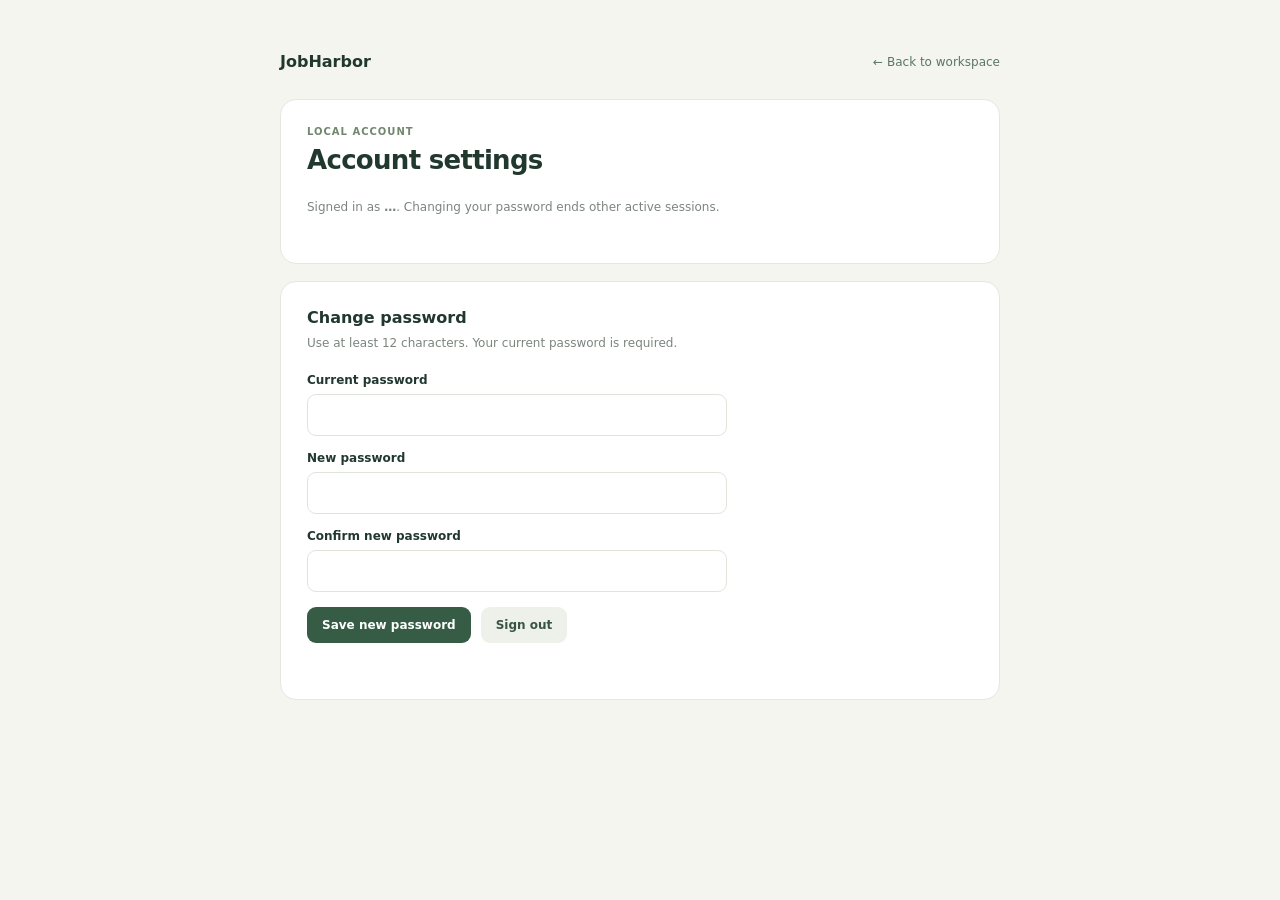
==== backend/app/static/account.html @ cfc3512d "Build JobHarbor local job search and profile security" ====
<!doctype html>
<html lang="en">
<head>
  <meta charset="utf-8">
  <meta name="viewport" content="width=device-width, initial-scale=1">
  <title>Account — JobHarbor</title>
  <style>
    :root{font-family:Inter,ui-sans-serif,system-ui,-apple-system,"Segoe UI",sans-serif;color:#21382f;background:#f4f5ef}*{box-sizing:border-box}body{margin:0;min-height:100vh;padding:24px}.shell{max-width:720px;margin:28px auto}.top{display:flex;align-items:center;justify-content:space-between;margin-bottom:28px}.brand{font-size:16px;font-weight:750}.back{color:#597763;text-decoration:none;font-size:12px}.panel{background:white;border:1px solid #e4e8df;border-radius:16px;padding:26px;margin-bottom:17px}.eyebrow{font-size:10px;text-transform:uppercase;letter-spacing:1px;color:#71876e;font-weight:700}h1{font-size:26px;letter-spacing:-.7px;margin:8px 0 23px}h2{font-size:16px;margin:0 0 7px}.sub{font-size:12px;color:#7b857e;line-height:1.6;margin:0 0 20px}.field{display:grid;gap:7px;margin:15px 0}.field label{font-size:12px;font-weight:650}.field input{font:inherit;font-size:14px;padding:12px;border:1px solid #dfe5dc;border-radius:9px;max-width:420px}.button{border:0;background:#365c45;color:white;border-radius:9px;padding:11px 15px;font:inherit;font-size:12px;font-weight:650;cursor:pointer}.button.secondary{background:#edf1ea;color:#385444}.row{display:flex;gap:10px;flex-wrap:wrap;align-items:center}.status{font-size:12px;color:#9a4339;min-height:18px;margin:12px 0 0}.status.ok{color:#426c4c}.note{font-size:11px;color:#818c83;margin-top:10px}
  </style>
</head>
<body>
  <main class="shell">
    <header class="top"><div class="brand">JobHarbor</div><a class="back" href="/">← Back to workspace</a></header>
    <section class="panel"><div class="eyebrow">Local account</div><h1>Account settings</h1><p class="sub">Signed in as <strong id="username">…</strong>. Changing your password ends other active sessions.</p></section>
    <section class="panel">
      <h2>Change password</h2><p class="sub">Use at least 12 characters. Your current password is required.</p>
      <form id="password-form">
        <div class="field"><label for="current-password">Current password</label><input id="current-password" type="password" autocomplete="current-password" required maxlength="256"></div>
        <div class="field"><label for="new-password">New password</label><input id="new-password" type="password" autocomplete="new-password" minlength="12" required maxlength="256"></div>
        <div class="field"><label for="confirm-password">Confirm new password</label><input id="confirm-password" type="password" autocomplete="new-password" minlength="12" required maxlength="256"></div>
        <div class="row"><button class="button" type="submit">Save new password</button><button class="button secondary" id="logout" type="button">Sign out</button></div>
        <div id="status" class="status" role="status"></div>
      </form>
    </section>
  </main>
  <script>
    const $=s=>document.querySelector(s), status=$('#status');
    fetch('/auth/status').then(r=>r.json()).then(data=>{if(!data.authenticated)location.replace('/login');else $('#username').textContent=data.username});
    $('#password-form').addEventListener('submit',async e=>{e.preventDefault();status.className='status';if($('#new-password').value!==$('#confirm-password').value){status.textContent='The new passwords do not match.';return}try{const r=await fetch('/auth/password',{method:'POST',headers:{'Content-Type':'application/json'},body:JSON.stringify({current_password:$('#current-password').value,new_password:$('#new-password').value})});const body=await r.json();if(!r.ok)throw Error(body.detail||'Could not change password.');status.textContent='Password changed. Other active sessions have been signed out.';status.className='status ok';e.target.reset()}catch(error){status.textContent=error.message}});
    $('#logout').addEventListener('click',async()=>{await fetch('/auth/logout',{method:'POST'});location.assign('/login')});
  </script>
</body>
</html>
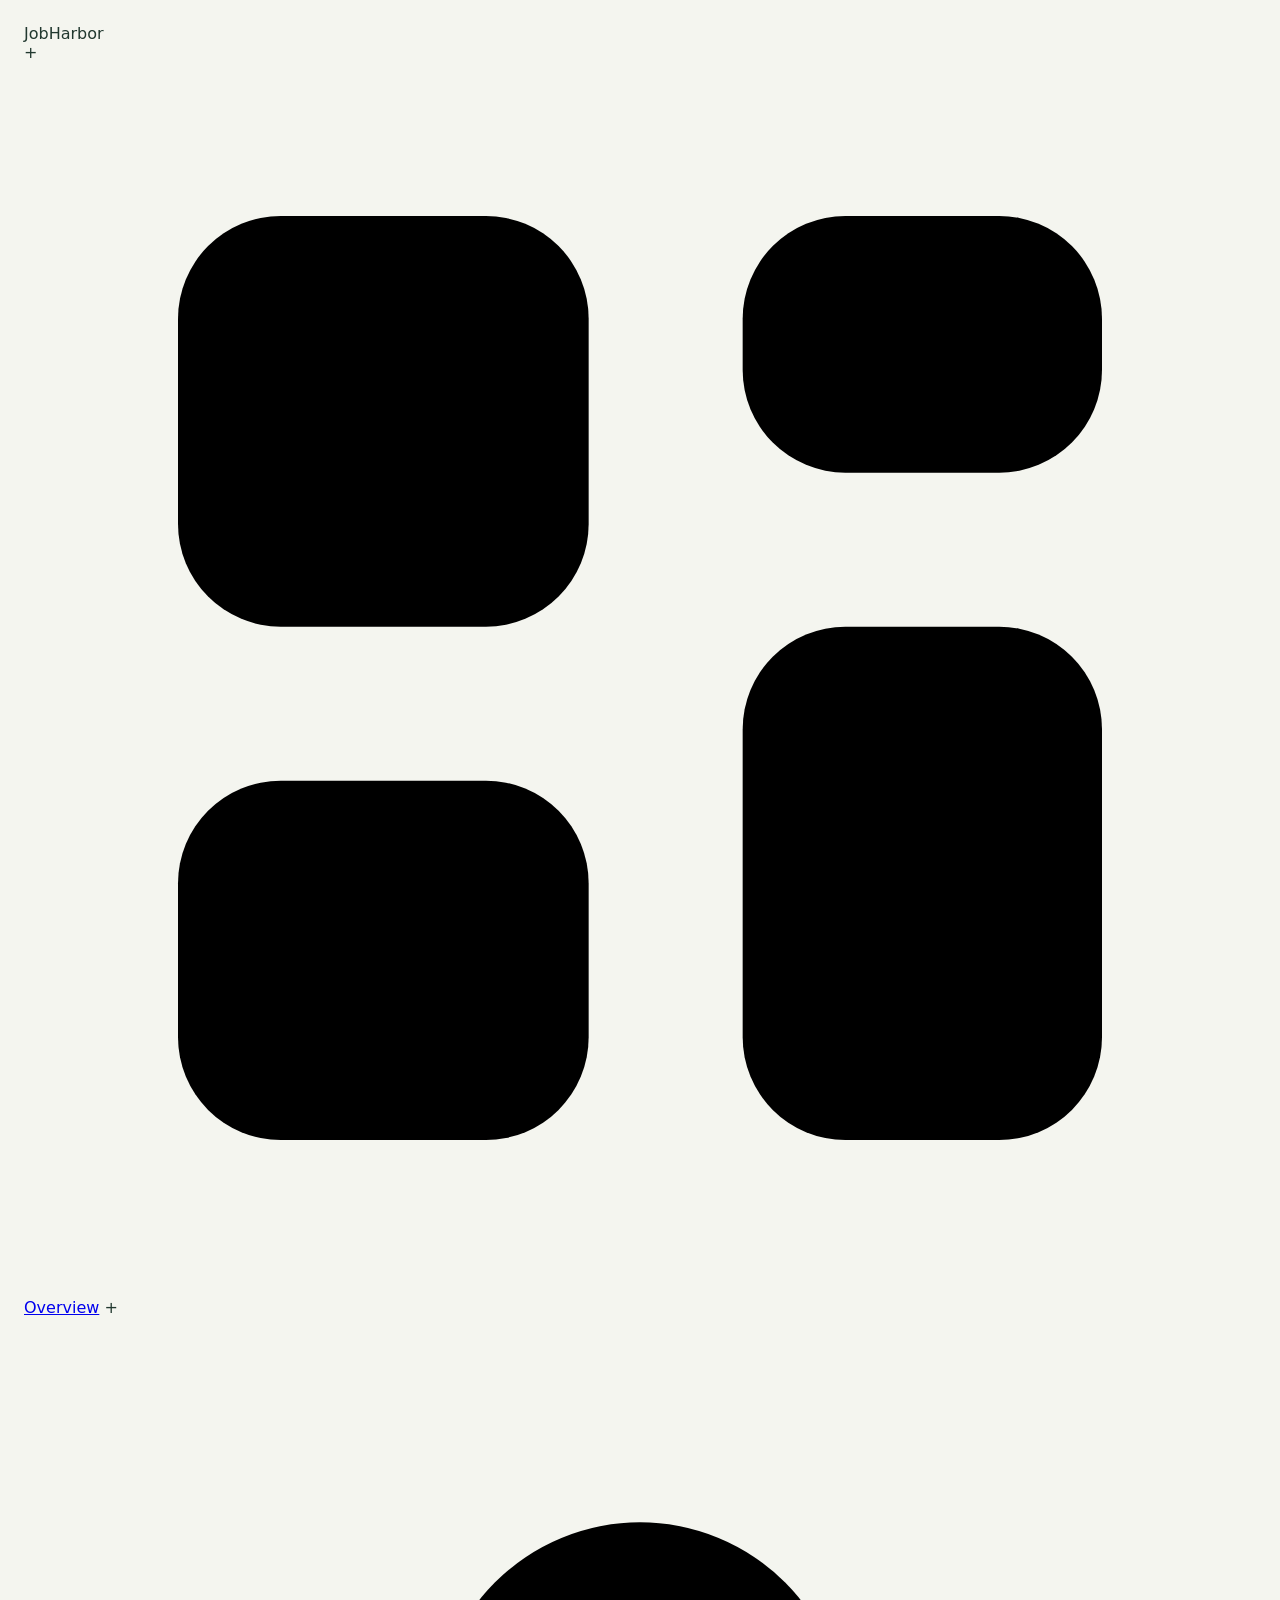
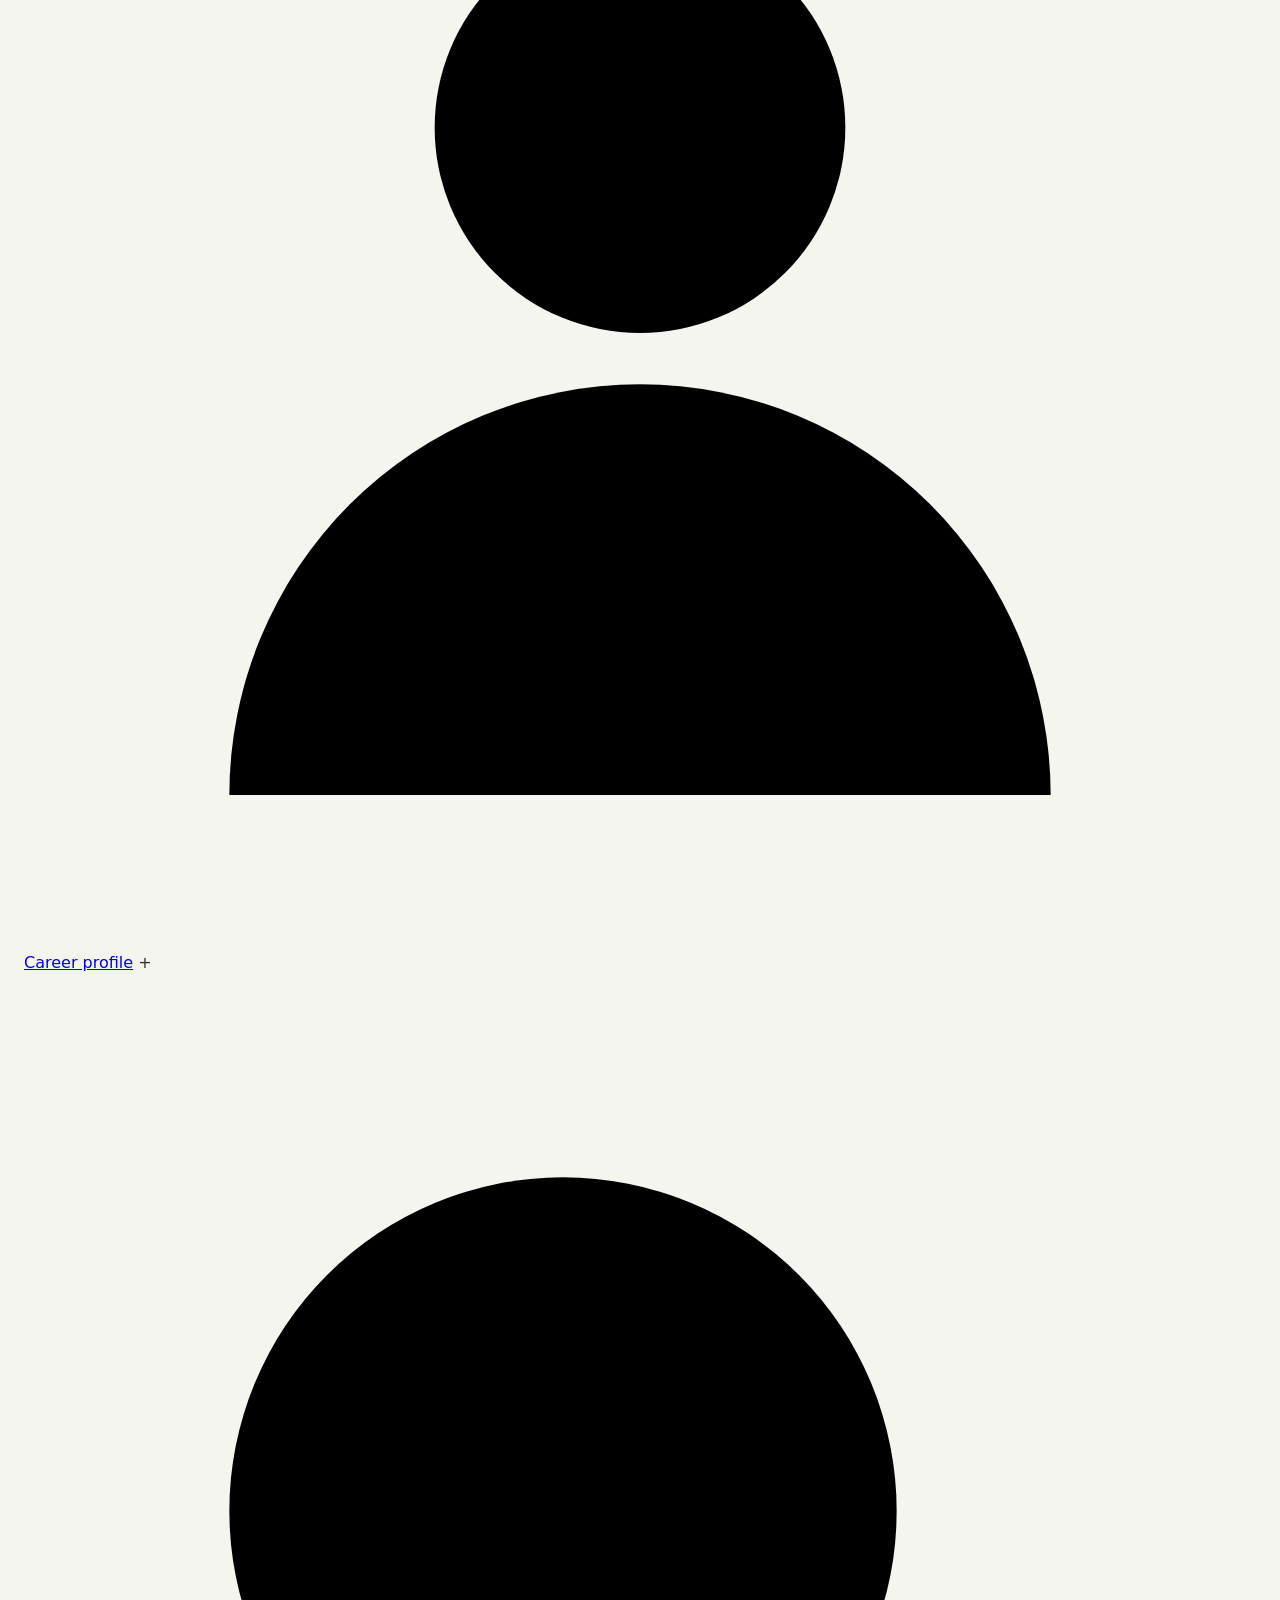
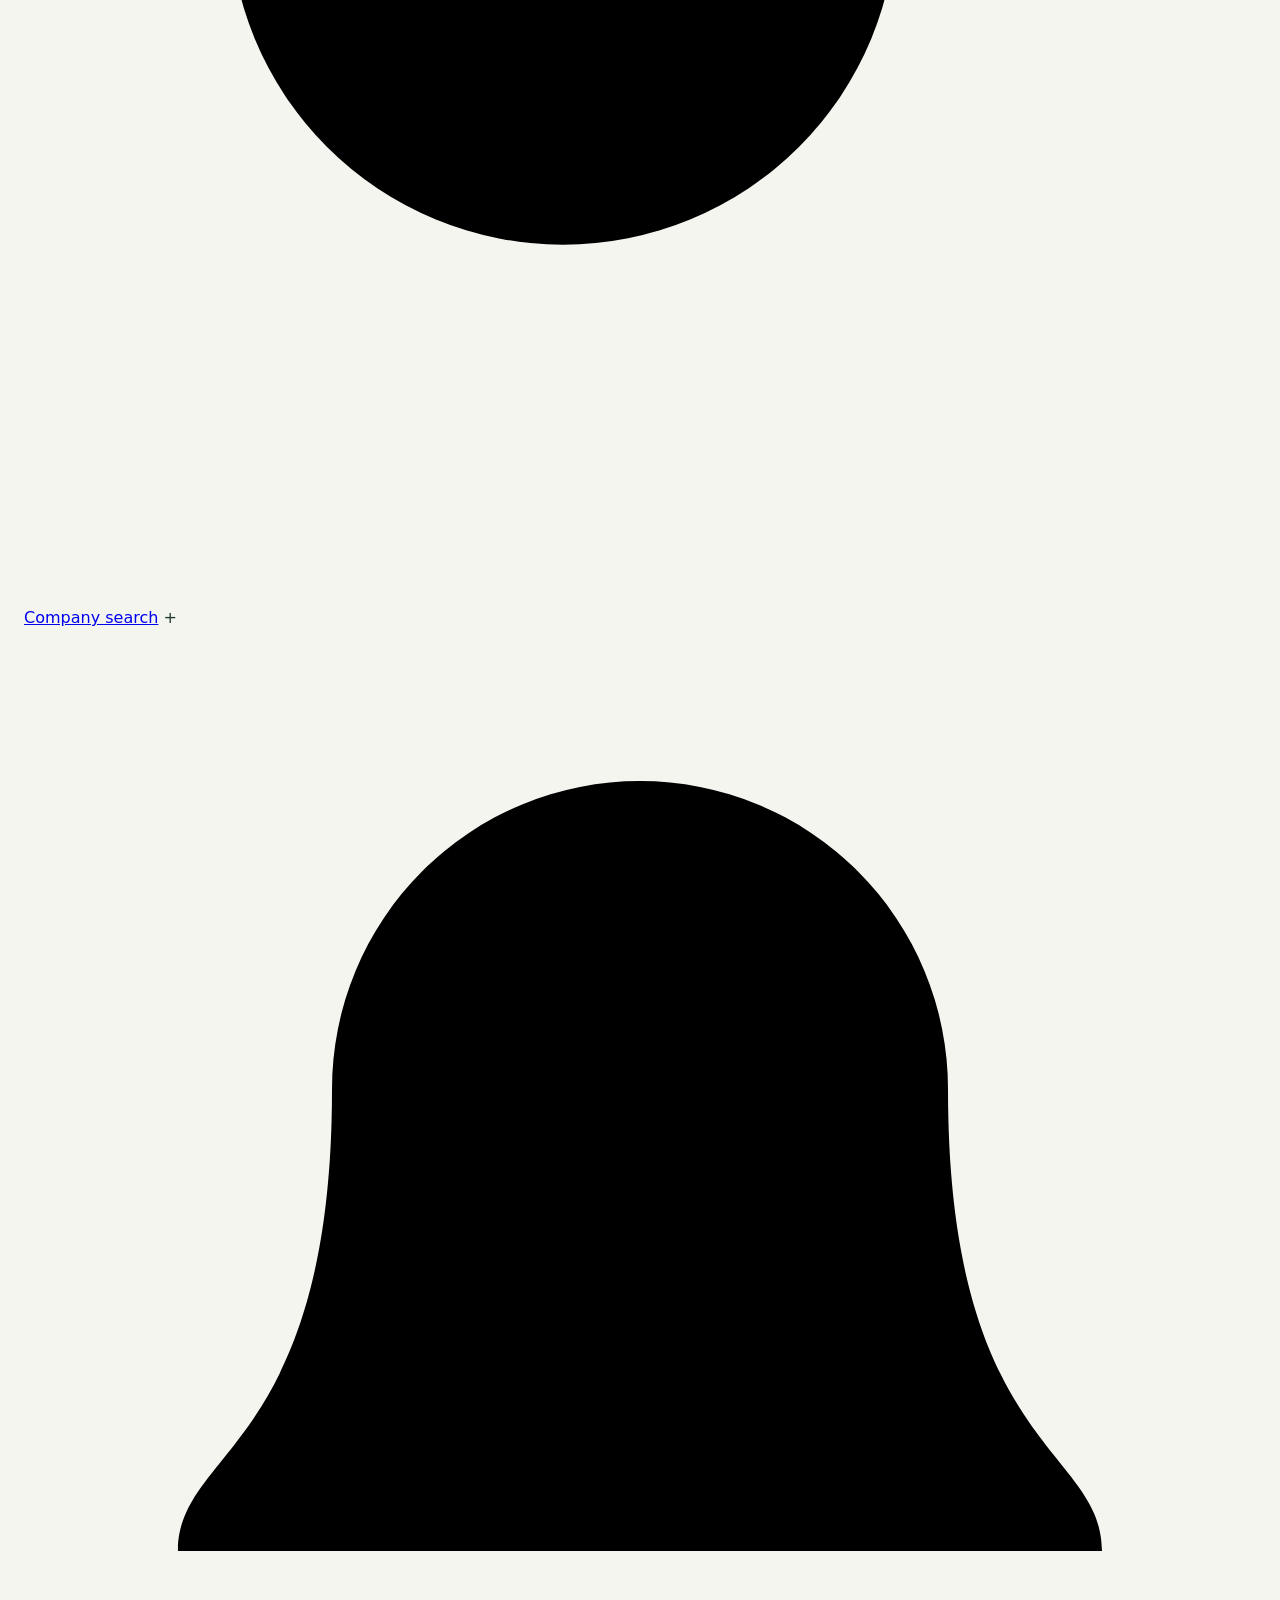
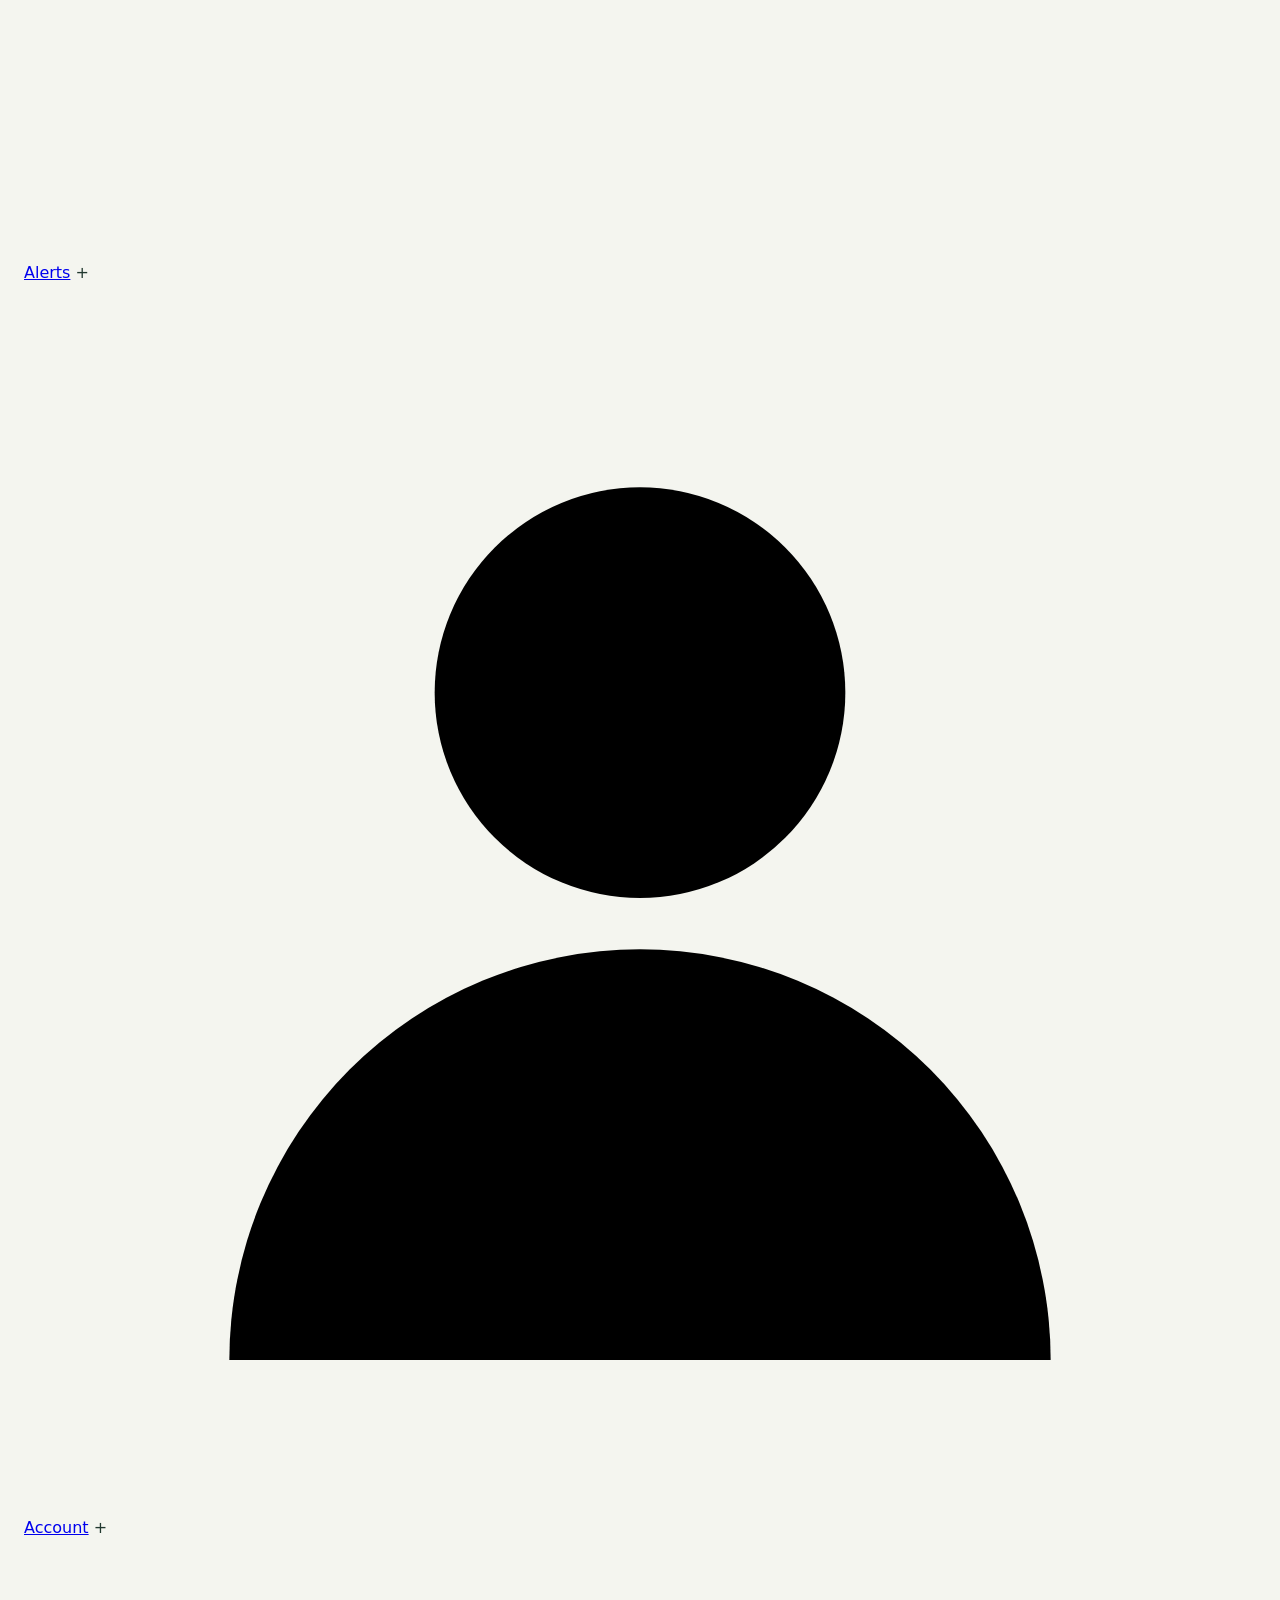
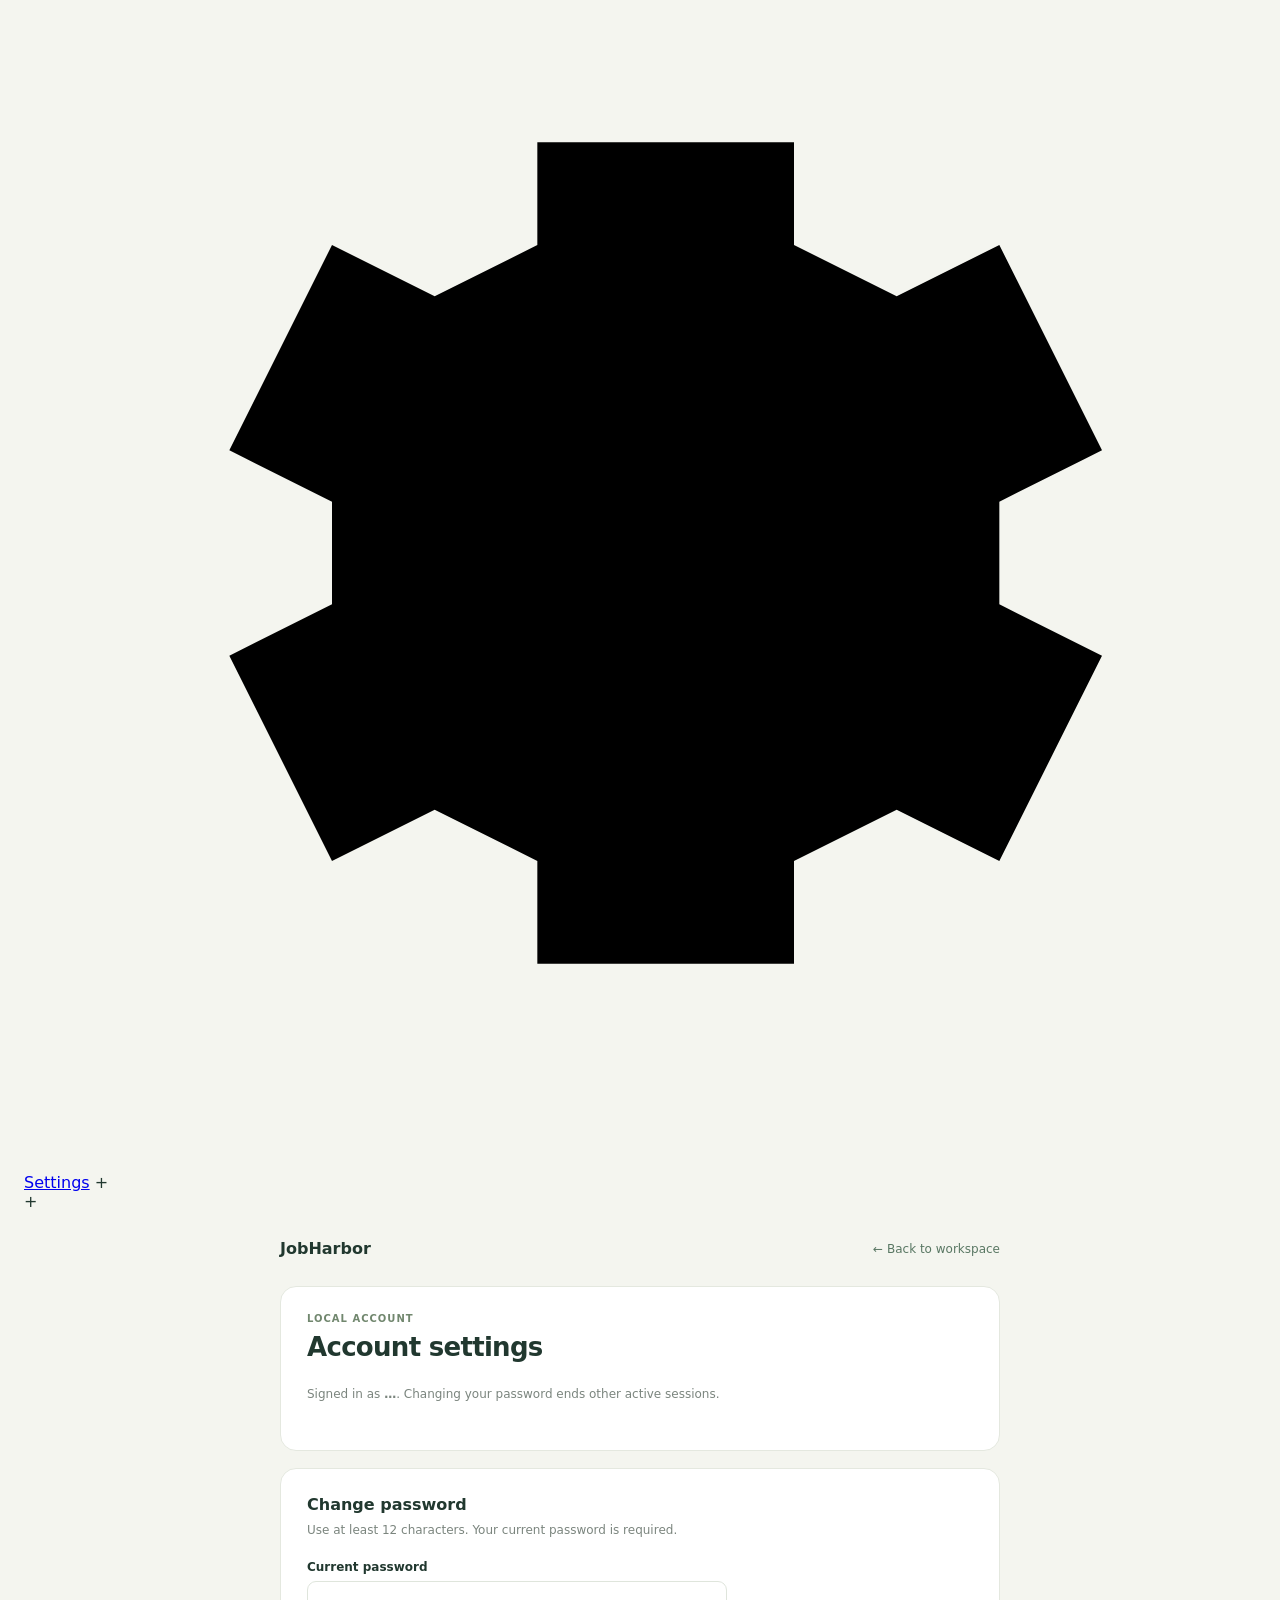
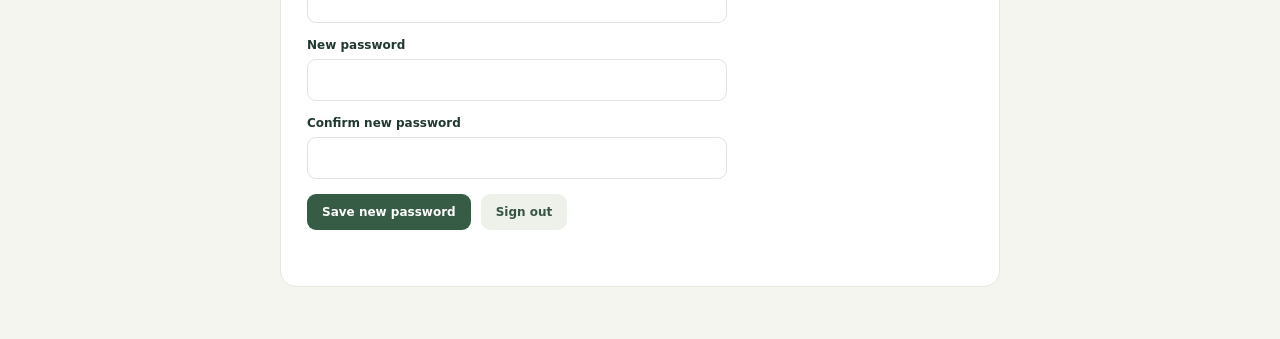
==== commit a7c16cae: "Add job alerts, push notifications, and settings" ====
--- a/backend/app/static/account.html
+++ b/backend/app/static/account.html
@@ -3,12 +3,24 @@
 <head>
   <meta charset="utf-8">
   <meta name="viewport" content="width=device-width, initial-scale=1">
+  <meta name="theme-color" content="#450084">
   <title>Account — JobHarbor</title>
   <style>
     :root{font-family:Inter,ui-sans-serif,system-ui,-apple-system,"Segoe UI",sans-serif;color:#21382f;background:#f4f5ef}*{box-sizing:border-box}body{margin:0;min-height:100vh;padding:24px}.shell{max-width:720px;margin:28px auto}.top{display:flex;align-items:center;justify-content:space-between;margin-bottom:28px}.brand{font-size:16px;font-weight:750}.back{color:#597763;text-decoration:none;font-size:12px}.panel{background:white;border:1px solid #e4e8df;border-radius:16px;padding:26px;margin-bottom:17px}.eyebrow{font-size:10px;text-transform:uppercase;letter-spacing:1px;color:#71876e;font-weight:700}h1{font-size:26px;letter-spacing:-.7px;margin:8px 0 23px}h2{font-size:16px;margin:0 0 7px}.sub{font-size:12px;color:#7b857e;line-height:1.6;margin:0 0 20px}.field{display:grid;gap:7px;margin:15px 0}.field label{font-size:12px;font-weight:650}.field input{font:inherit;font-size:14px;padding:12px;border:1px solid #dfe5dc;border-radius:9px;max-width:420px}.button{border:0;background:#365c45;color:white;border-radius:9px;padding:11px 15px;font:inherit;font-size:12px;font-weight:650;cursor:pointer}.button.secondary{background:#edf1ea;color:#385444}.row{display:flex;gap:10px;flex-wrap:wrap;align-items:center}.status{font-size:12px;color:#9a4339;min-height:18px;margin:12px 0 0}.status.ok{color:#426c4c}.note{font-size:11px;color:#818c83;margin-top:10px}
   </style>
+  <script src="/assets/theme.js"></script>
+  <link rel="stylesheet" href="/assets/theme.css">
 </head>
-<body>
+<body class="with-app-sidebar">
+  <aside class="app-sidebar" aria-label="Main navigation"><div class="app-brand">JobHarbor</div><nav>
++    <a href="/"><svg viewBox="0 0 24 24"><rect x="3" y="3" width="8" height="8" rx="2"/><rect x="14" y="3" width="7" height="5" rx="2"/><rect x="14" y="11" width="7" height="10" rx="2"/><rect x="3" y="14" width="8" height="7" rx="2"/></svg>Overview</a>
++    <a href="/assets/profile.html"><svg viewBox="0 0 24 24"><circle cx="12" cy="8" r="4"/><path d="M4 21a8 8 0 0 1 16 0"/></svg>Career profile</a>
++    <a href="/assets/scanner.html"><svg viewBox="0 0 24 24"><circle cx="10.5" cy="10.5" r="6.5"/><path d="m15.5 15.5 5 5"/></svg>Company search</a>
++    <a href="/notifications"><svg viewBox="0 0 24 24"><path d="M18 9a6 6 0 0 0-12 0c0 7-3 7-3 9h18c0-2-3-2-3-9M10 21h4"/></svg>Alerts</a>
++    <a href="/account"><svg viewBox="0 0 24 24"><circle cx="12" cy="8" r="4"/><path d="M4 21a8 8 0 0 1 16 0"/></svg>Account</a>
++    <a href="/settings"><svg viewBox="0 0 24 24"><circle cx="12" cy="12" r="3"/><path d="m19 13 2 1-2 4-2-1-2 1v2h-5v-2l-2-1-2 1-2-4 2-1v-2l-2-1 2-4 2 1 2-1V4h5v2l2 1 2-1 2 4-2 1z"/></svg>Settings</a>
++  </nav></aside>
++
   <main class="shell">
     <header class="top"><div class="brand">JobHarbor</div><a class="back" href="/">← Back to workspace</a></header>
     <section class="panel"><div class="eyebrow">Local account</div><h1>Account settings</h1><p class="sub">Signed in as <strong id="username">…</strong>. Changing your password ends other active sessions.</p></section>
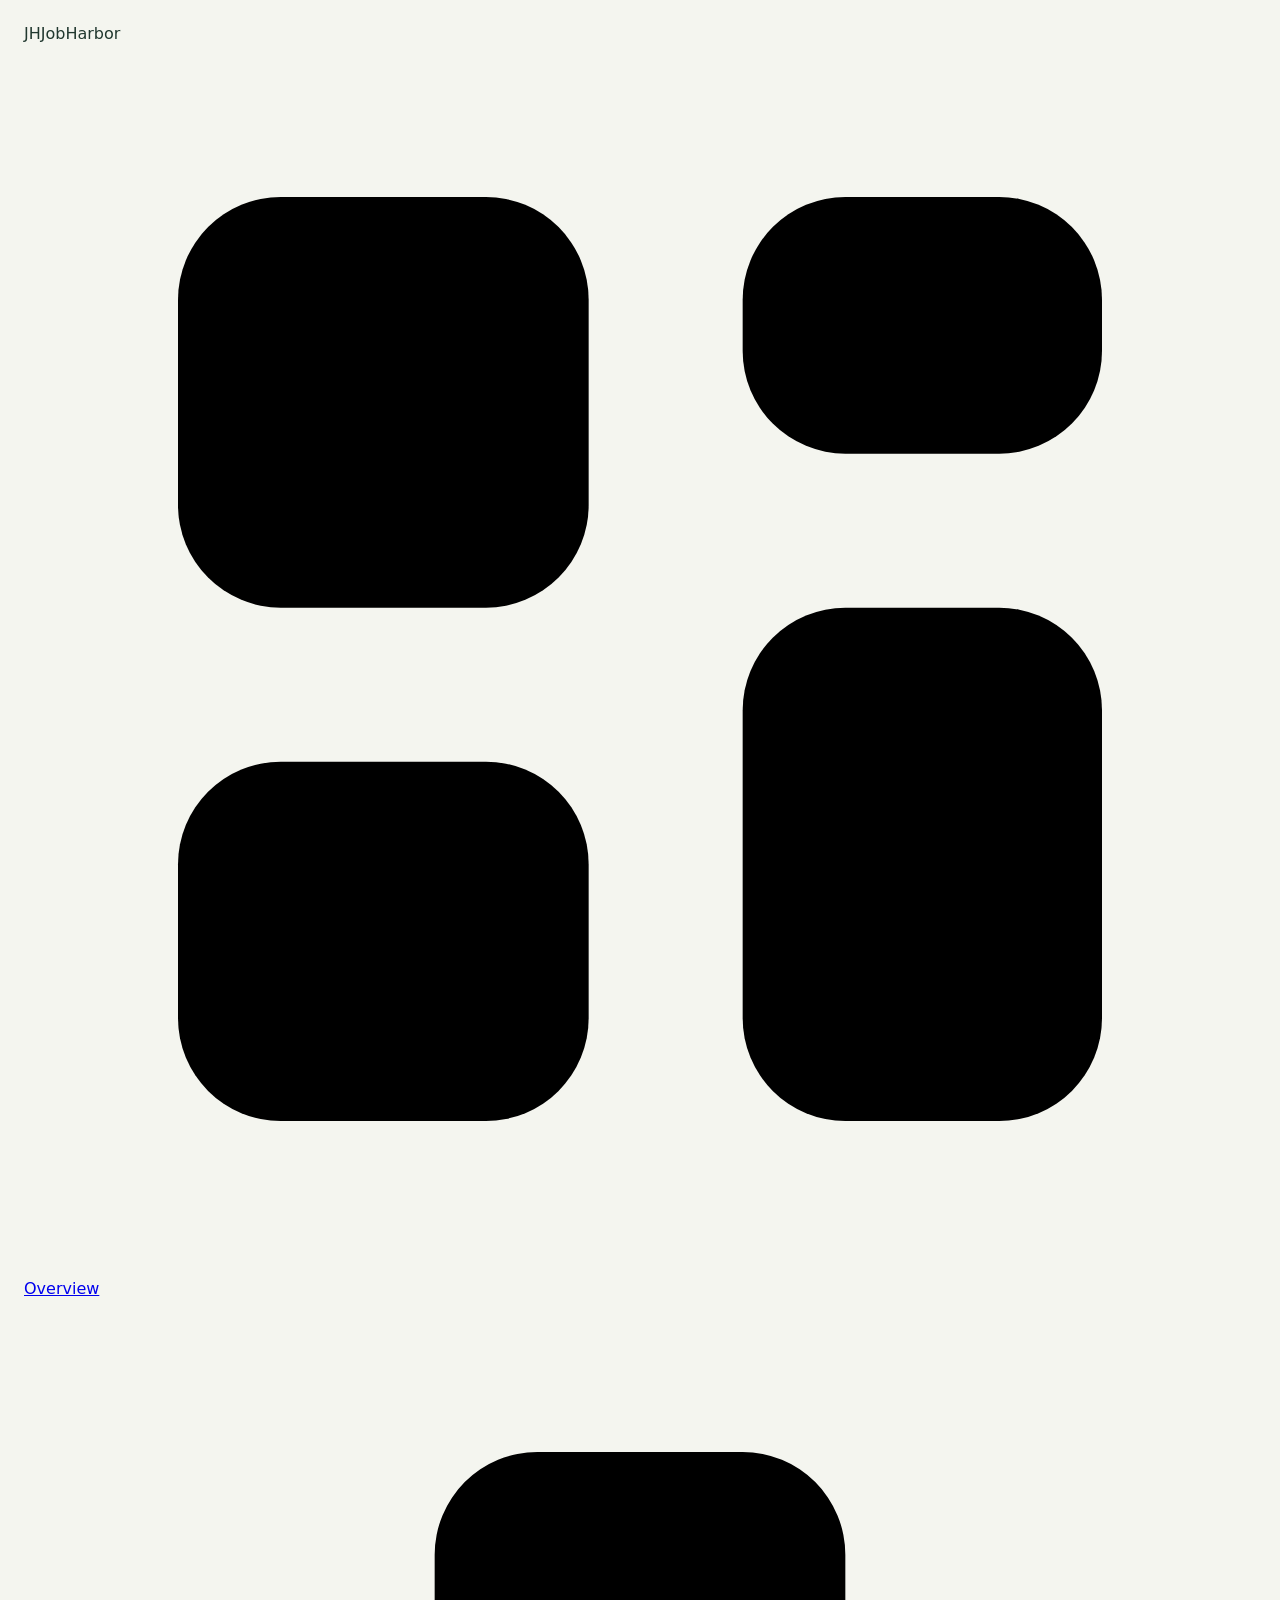
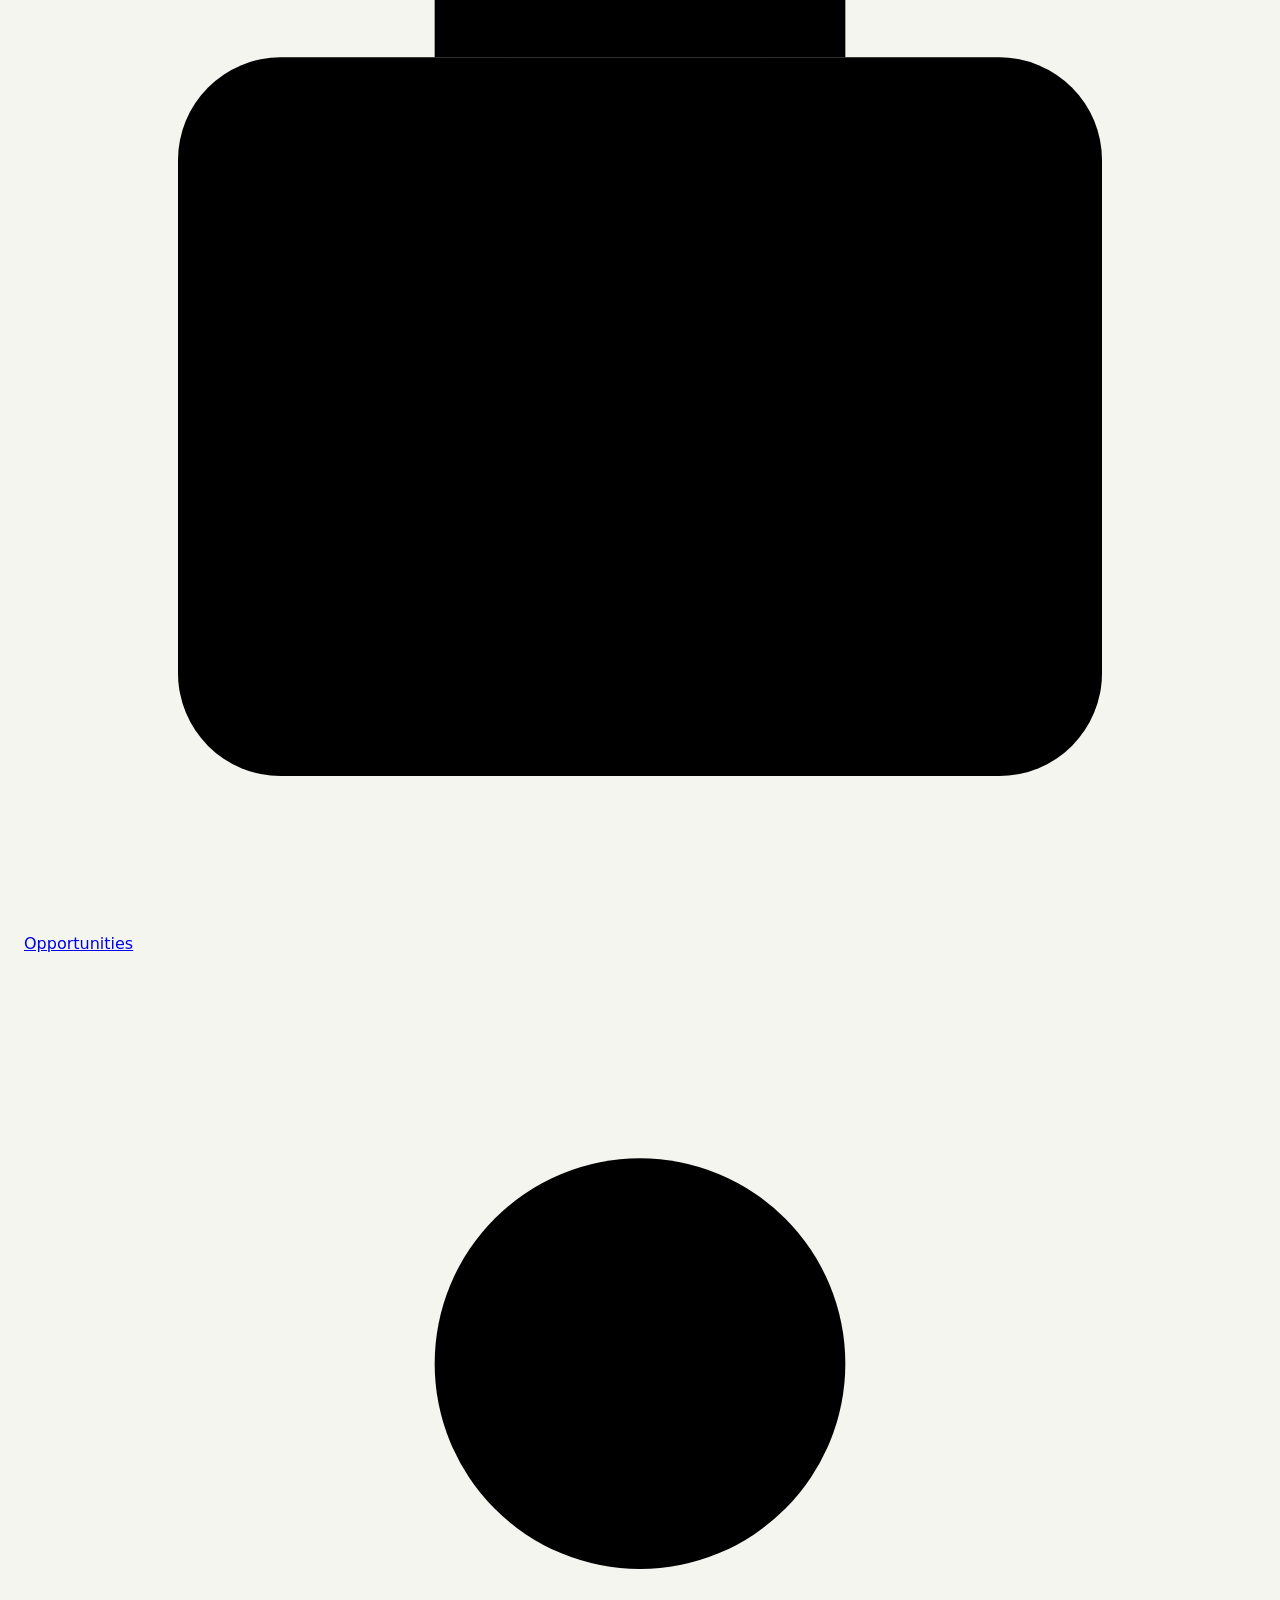
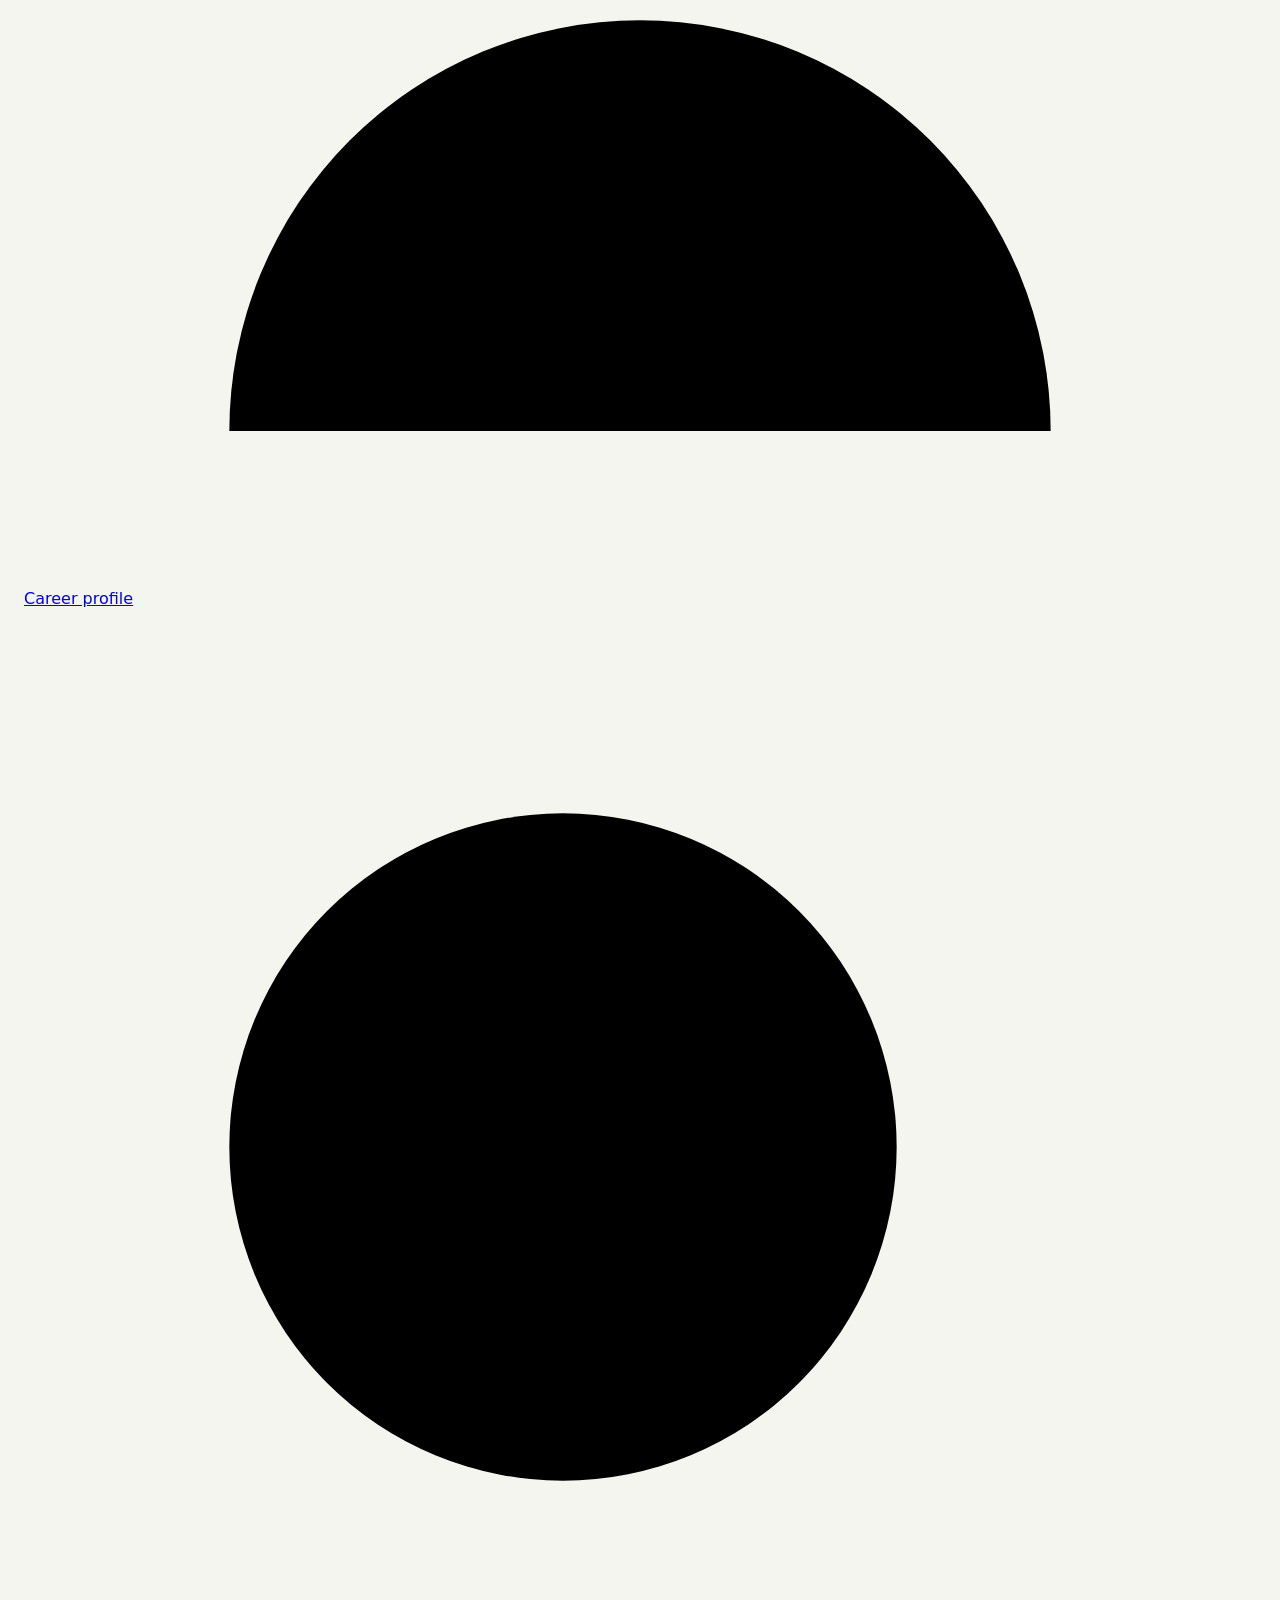
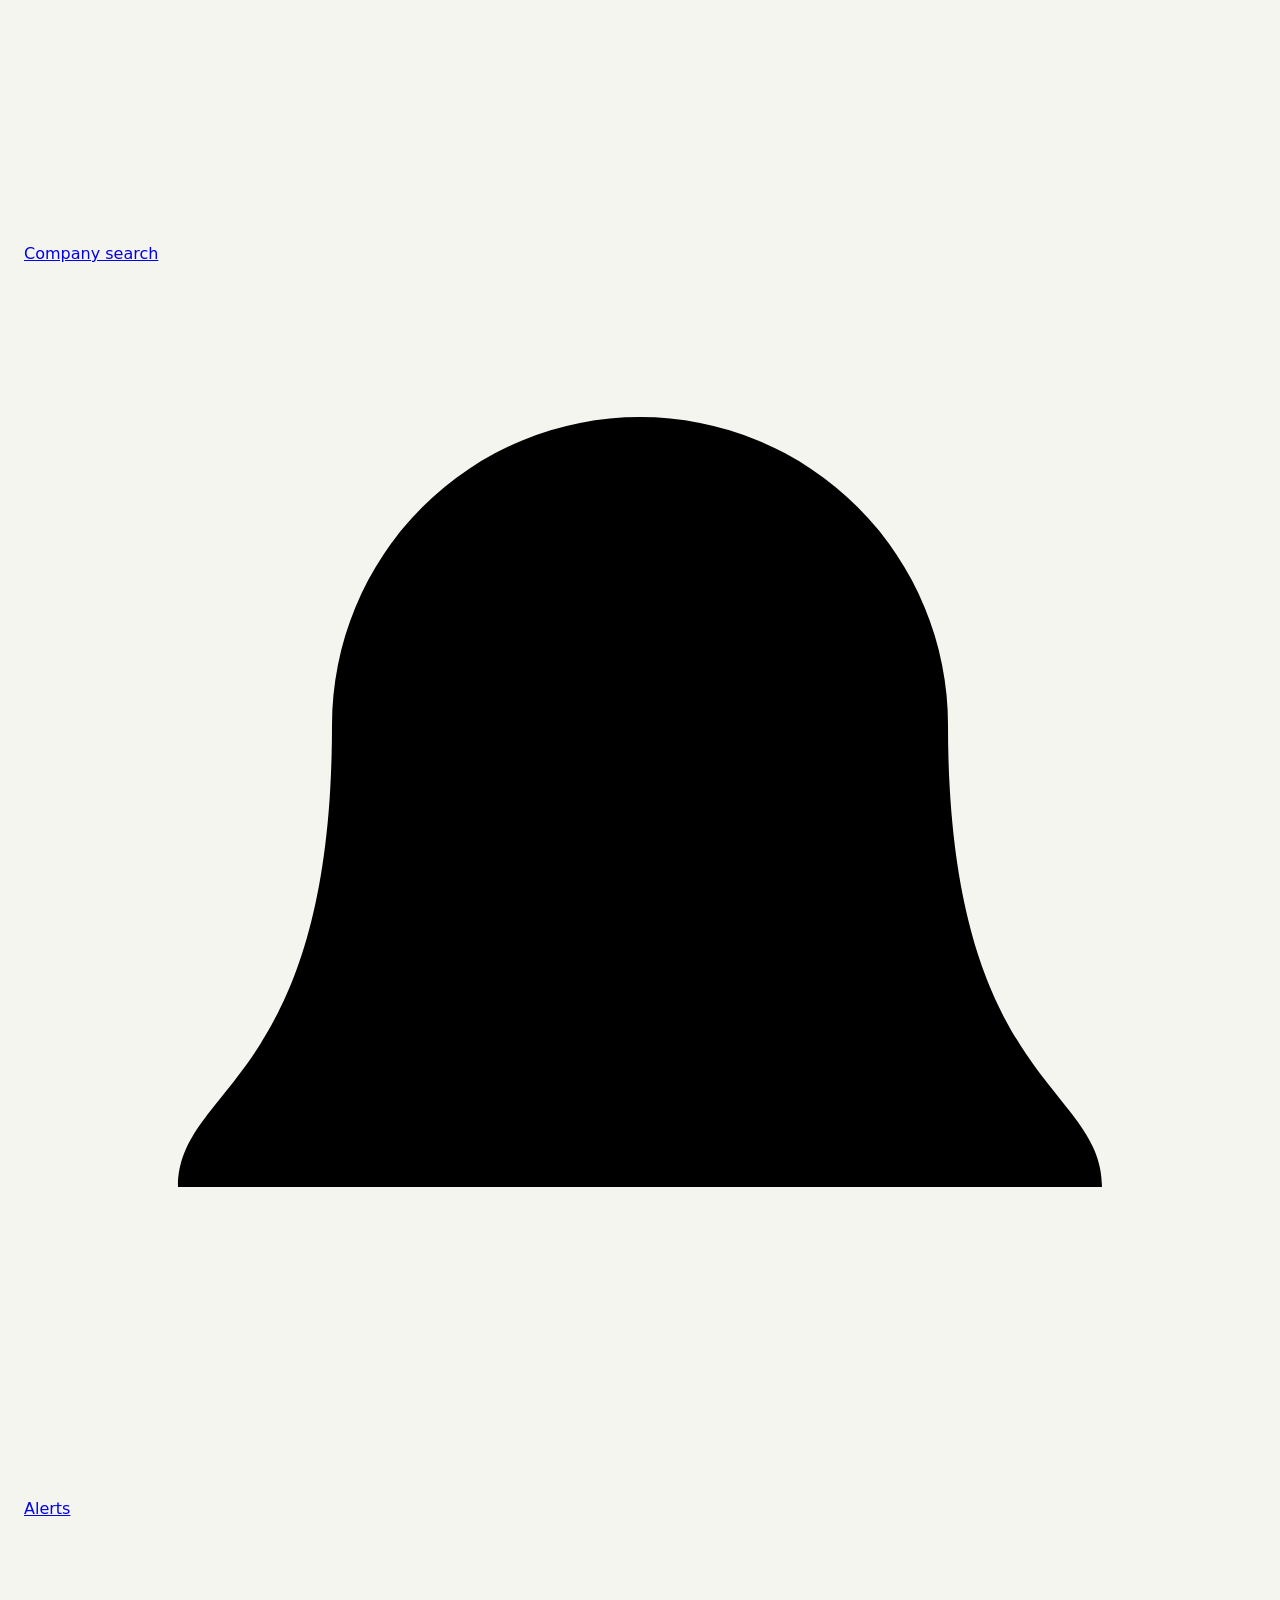
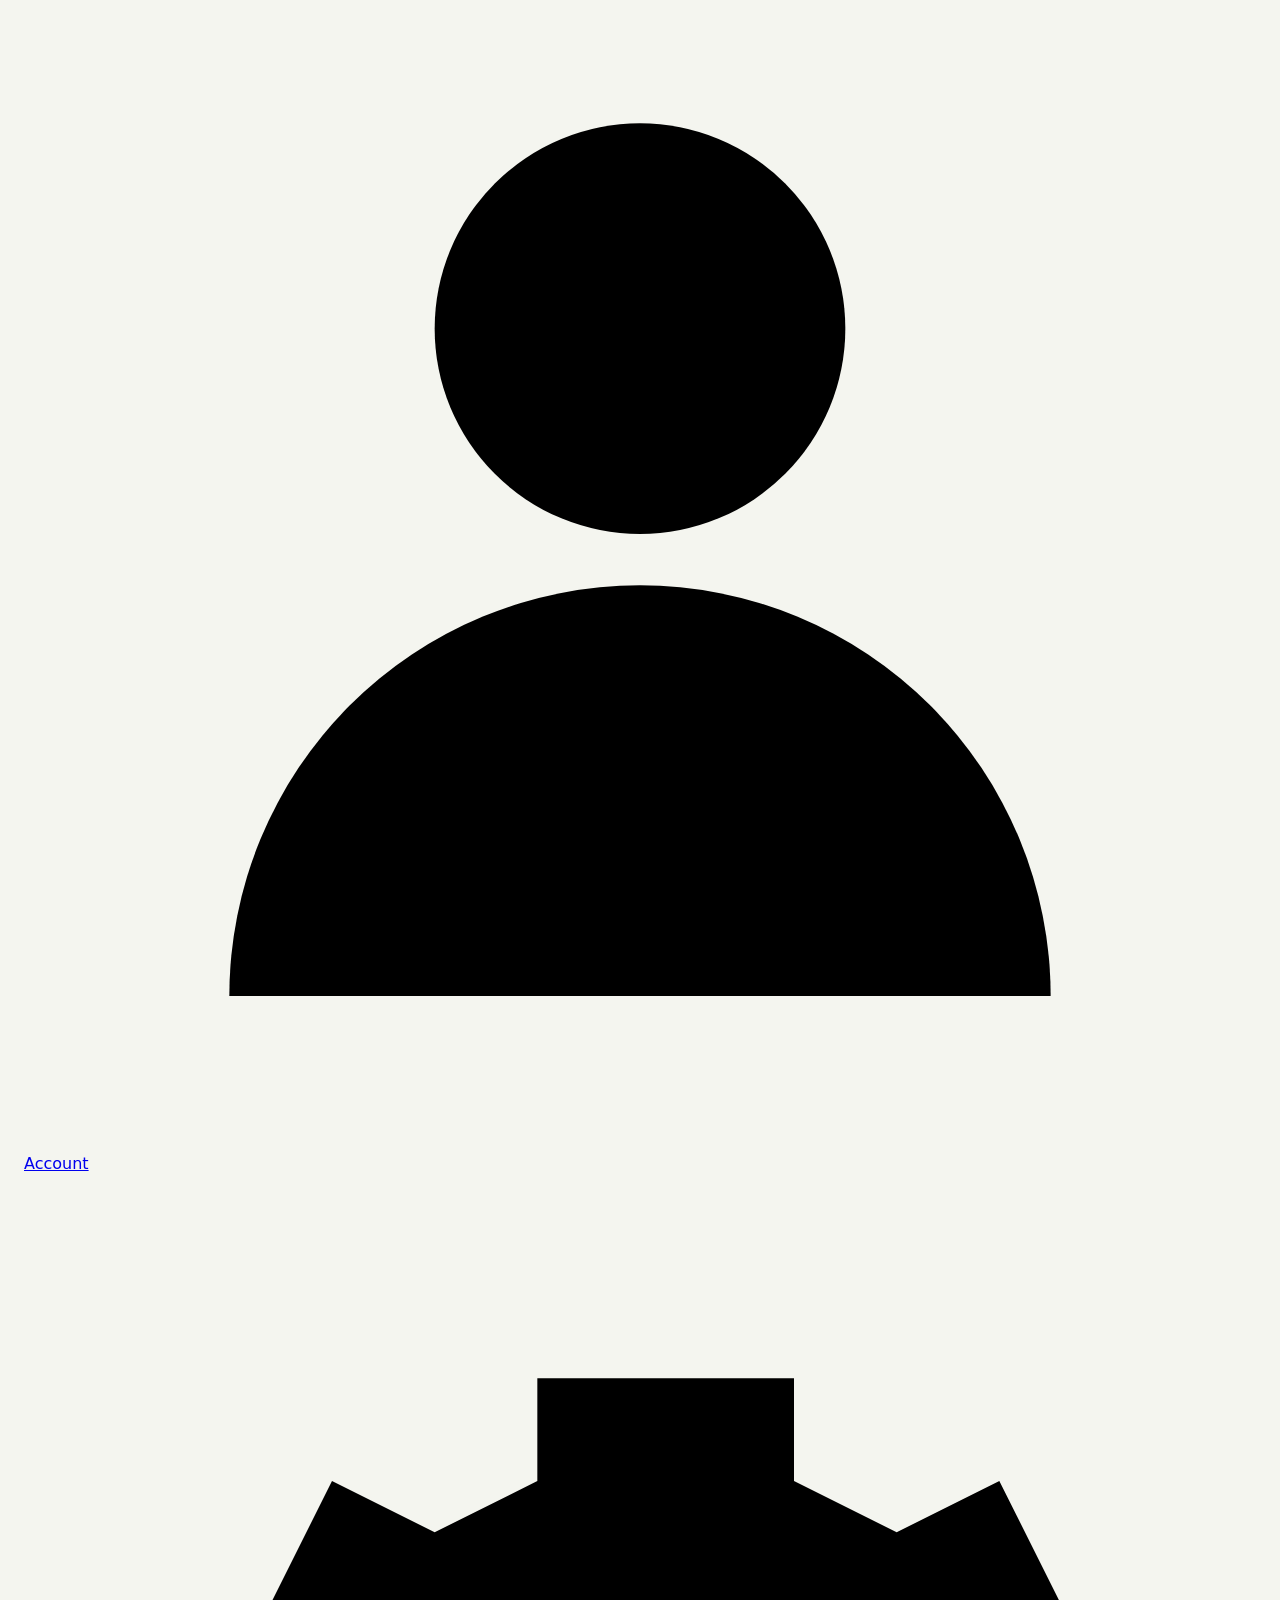
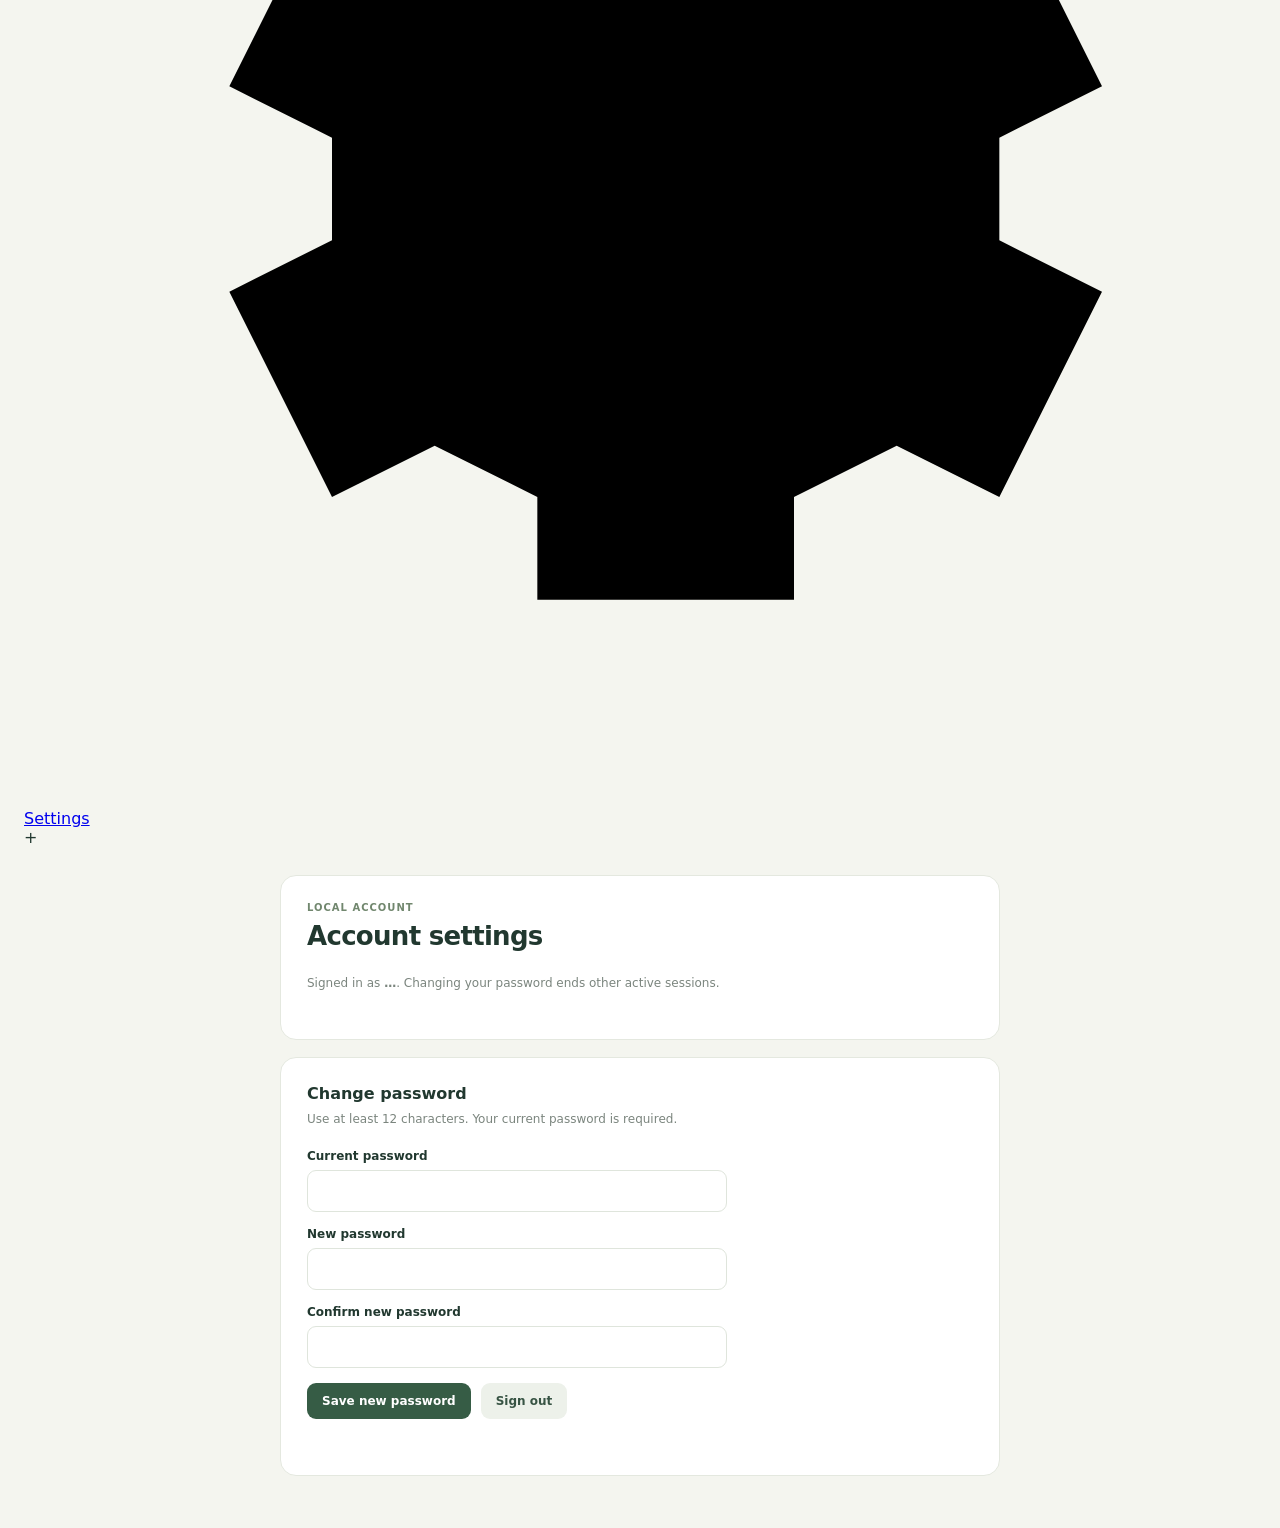
==== commit ba6f7dd5: "Unify app navigation and add opportunities page" ====
--- a/backend/app/static/account.html
+++ b/backend/app/static/account.html
@@ -12,17 +12,17 @@
   <link rel="stylesheet" href="/assets/theme.css">
 </head>
 <body class="with-app-sidebar">
-  <aside class="app-sidebar" aria-label="Main navigation"><div class="app-brand">JobHarbor</div><nav>
-+    <a href="/"><svg viewBox="0 0 24 24"><rect x="3" y="3" width="8" height="8" rx="2"/><rect x="14" y="3" width="7" height="5" rx="2"/><rect x="14" y="11" width="7" height="10" rx="2"/><rect x="3" y="14" width="8" height="7" rx="2"/></svg>Overview</a>
-+    <a href="/assets/profile.html"><svg viewBox="0 0 24 24"><circle cx="12" cy="8" r="4"/><path d="M4 21a8 8 0 0 1 16 0"/></svg>Career profile</a>
-+    <a href="/assets/scanner.html"><svg viewBox="0 0 24 24"><circle cx="10.5" cy="10.5" r="6.5"/><path d="m15.5 15.5 5 5"/></svg>Company search</a>
-+    <a href="/notifications"><svg viewBox="0 0 24 24"><path d="M18 9a6 6 0 0 0-12 0c0 7-3 7-3 9h18c0-2-3-2-3-9M10 21h4"/></svg>Alerts</a>
-+    <a href="/account"><svg viewBox="0 0 24 24"><circle cx="12" cy="8" r="4"/><path d="M4 21a8 8 0 0 1 16 0"/></svg>Account</a>
-+    <a href="/settings"><svg viewBox="0 0 24 24"><circle cx="12" cy="12" r="3"/><path d="m19 13 2 1-2 4-2-1-2 1v2h-5v-2l-2-1-2 1-2-4 2-1v-2l-2-1 2-4 2 1 2-1V4h5v2l2 1 2-1 2 4-2 1z"/></svg>Settings</a>
-+  </nav></aside>
+  <aside class="app-sidebar" aria-label="Main navigation"><div class="app-brand"><span class="app-brand-mark" aria-hidden="true">JH</span>JobHarbor</div><nav>
+    <a href="/"><svg viewBox="0 0 24 24"><rect x="3" y="3" width="8" height="8" rx="2"/><rect x="14" y="3" width="7" height="5" rx="2"/><rect x="14" y="11" width="7" height="10" rx="2"/><rect x="3" y="14" width="8" height="7" rx="2"/></svg>Overview</a>
+    <a href="/opportunities"><svg viewBox="0 0 24 24"><rect x="3" y="7" width="18" height="14" rx="2"/><path d="M8 7V5a2 2 0 0 1 2-2h4a2 2 0 0 1 2 2v2M3 12h18M10 12v2h4v-2"/></svg>Opportunities</a>
+    <a href="/assets/profile.html"><svg viewBox="0 0 24 24"><circle cx="12" cy="8" r="4"/><path d="M4 21a8 8 0 0 1 16 0"/></svg>Career profile</a>
+    <a href="/assets/scanner.html"><svg viewBox="0 0 24 24"><circle cx="10.5" cy="10.5" r="6.5"/><path d="m15.5 15.5 5 5"/></svg>Company search</a>
+    <a href="/notifications"><svg viewBox="0 0 24 24"><path d="M18 9a6 6 0 0 0-12 0c0 7-3 7-3 9h18c0-2-3-2-3-9M10 21h4"/></svg>Alerts</a>
+    <a href="/account" aria-current="page"><svg viewBox="0 0 24 24"><circle cx="12" cy="8" r="4"/><path d="M4 21a8 8 0 0 1 16 0"/></svg>Account</a>
+    <a href="/settings"><svg viewBox="0 0 24 24"><circle cx="12" cy="12" r="3"/><path d="m19 13 2 1-2 4-2-1-2 1v2h-5v-2l-2-1-2 1-2-4 2-1v-2l-2-1 2-4 2 1 2-1V4h5v2l2 1 2-1 2 4-2 1z"/></svg>Settings</a>
+  </nav></aside>
 +
   <main class="shell">
-    <header class="top"><div class="brand">JobHarbor</div><a class="back" href="/">← Back to workspace</a></header>
     <section class="panel"><div class="eyebrow">Local account</div><h1>Account settings</h1><p class="sub">Signed in as <strong id="username">…</strong>. Changing your password ends other active sessions.</p></section>
     <section class="panel">
       <h2>Change password</h2><p class="sub">Use at least 12 characters. Your current password is required.</p>
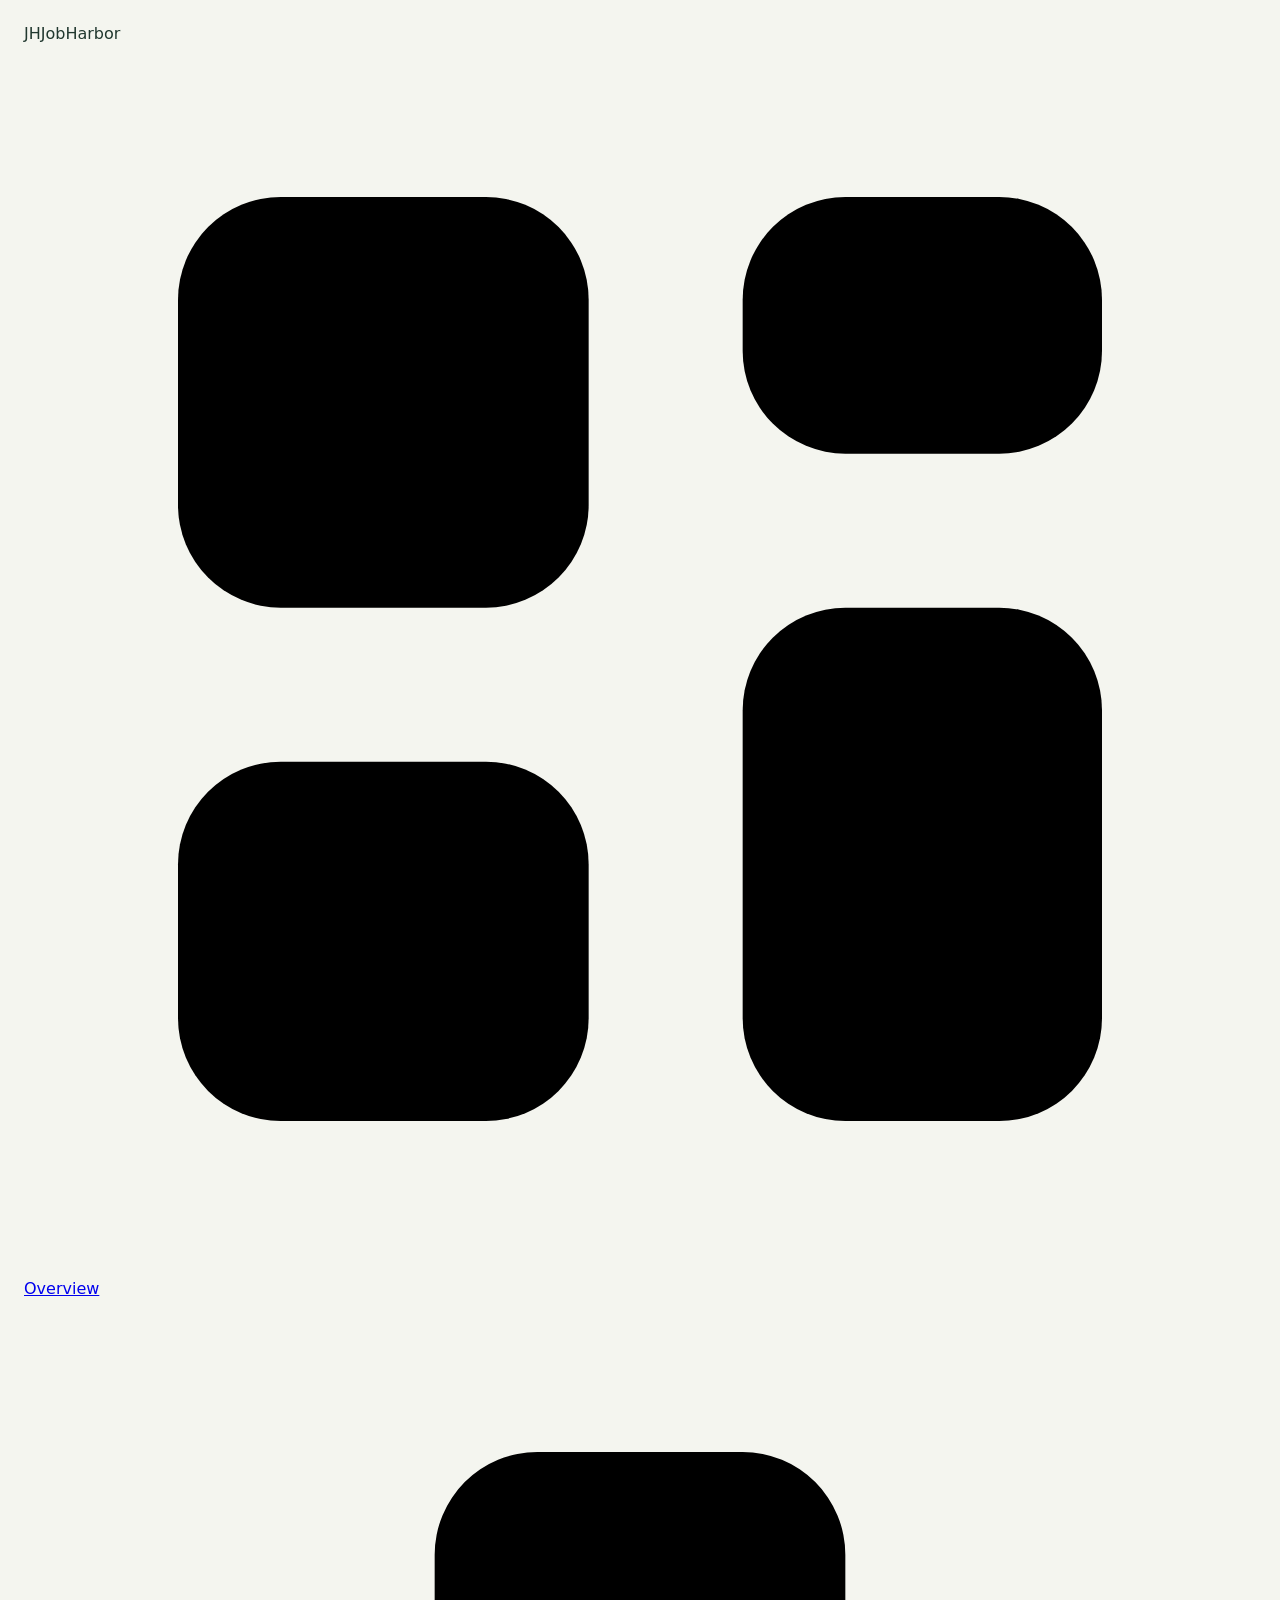
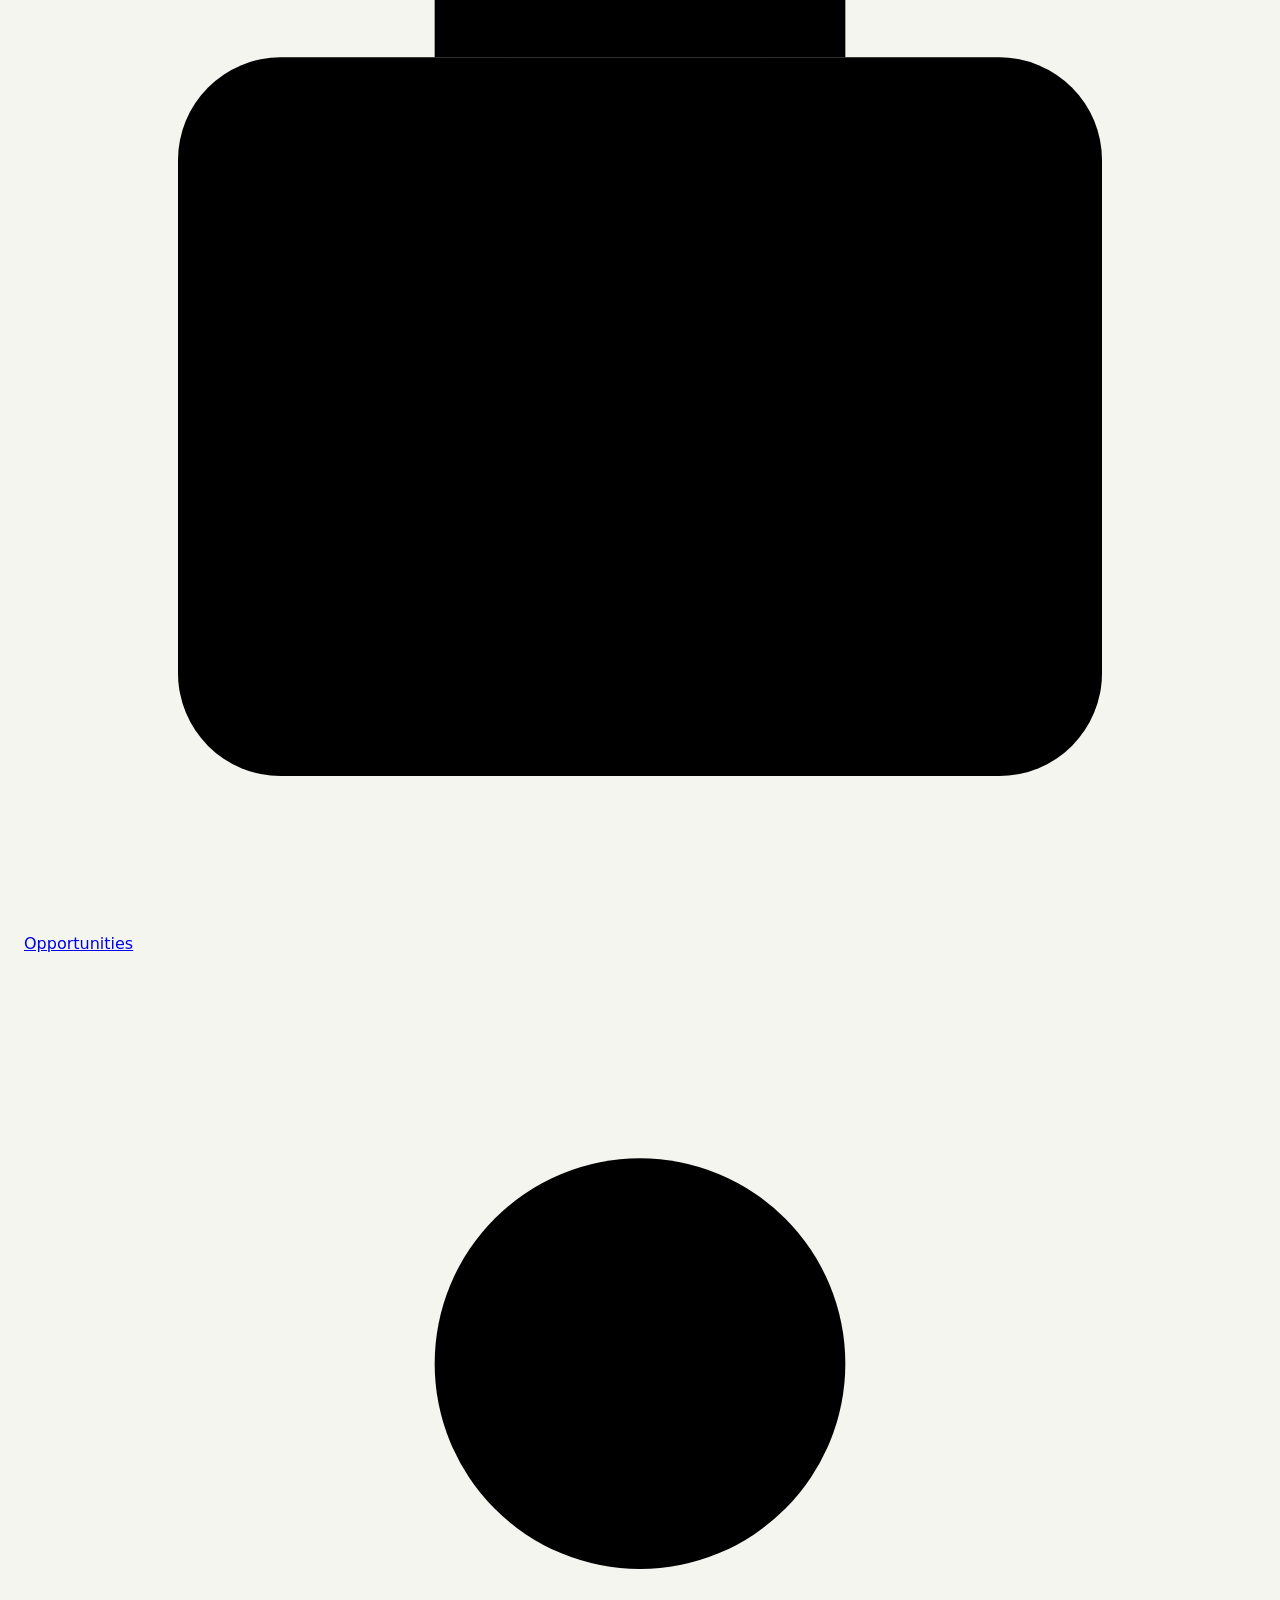
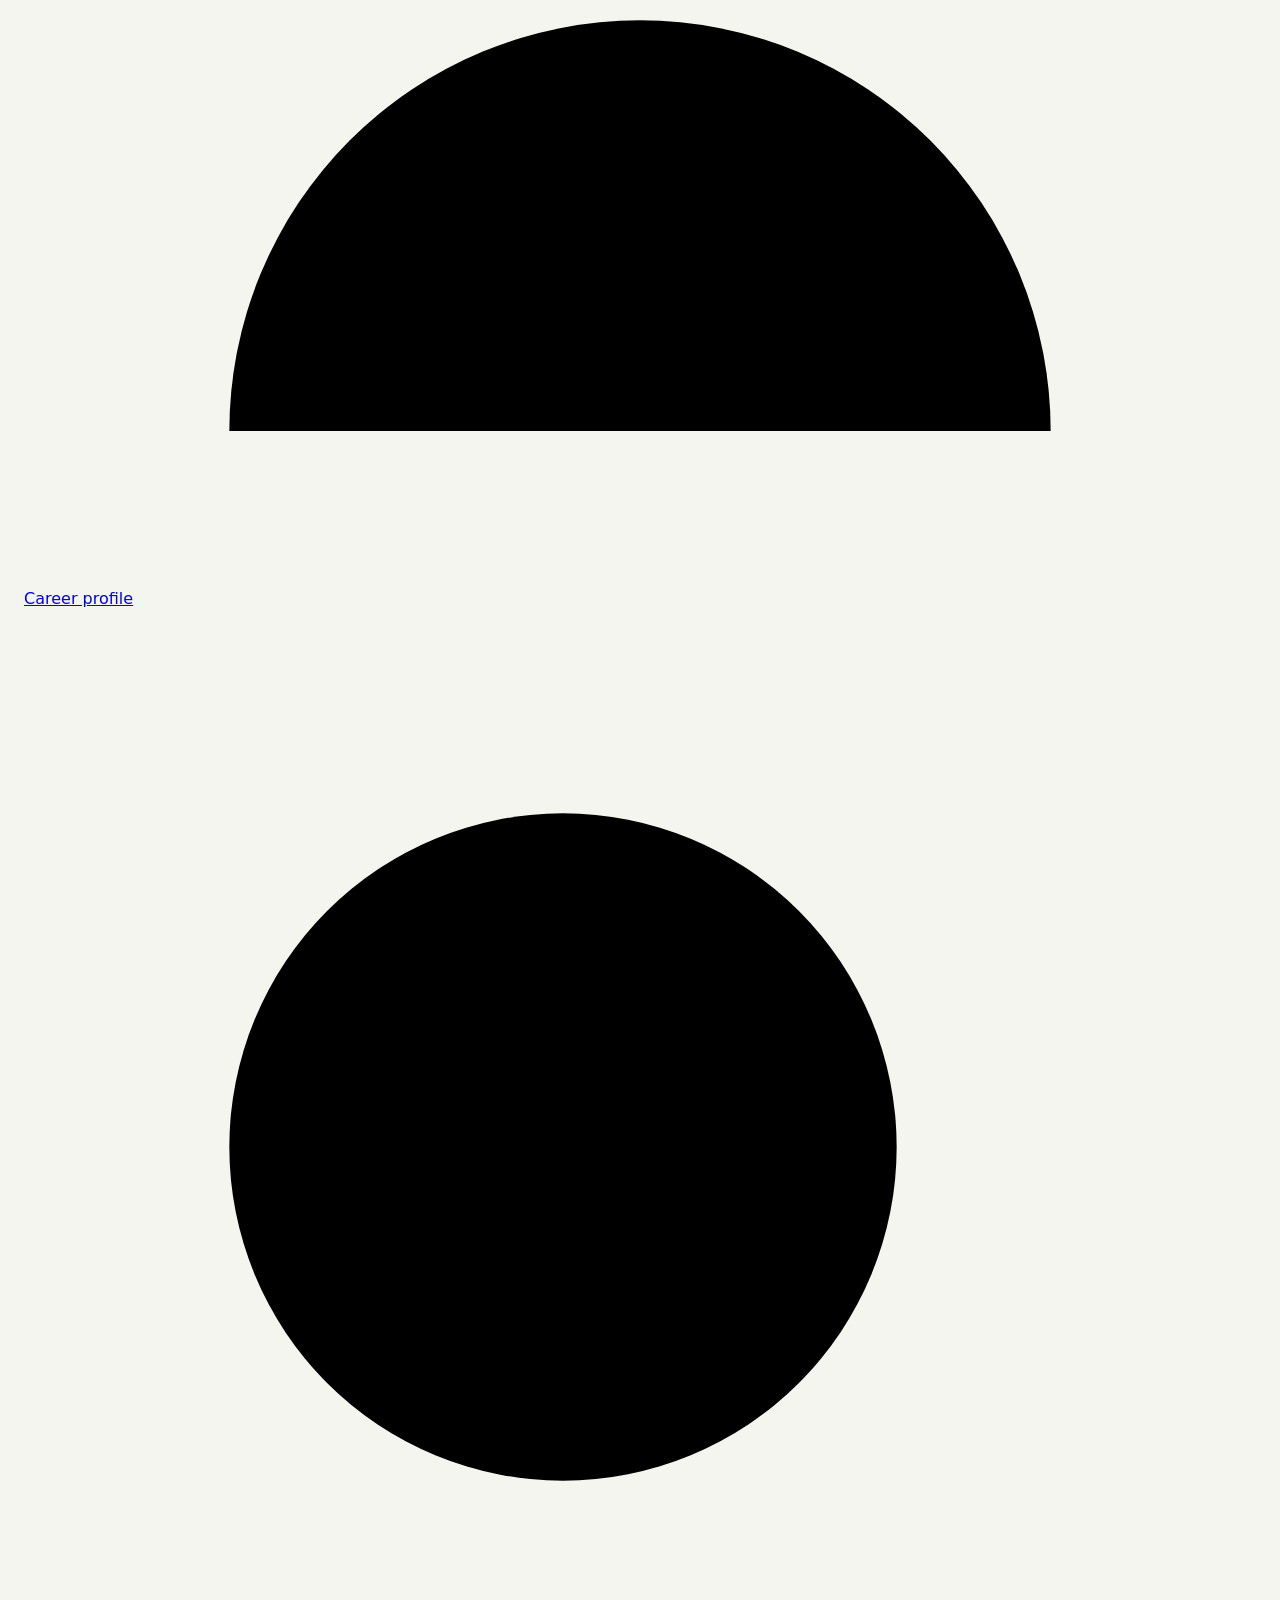
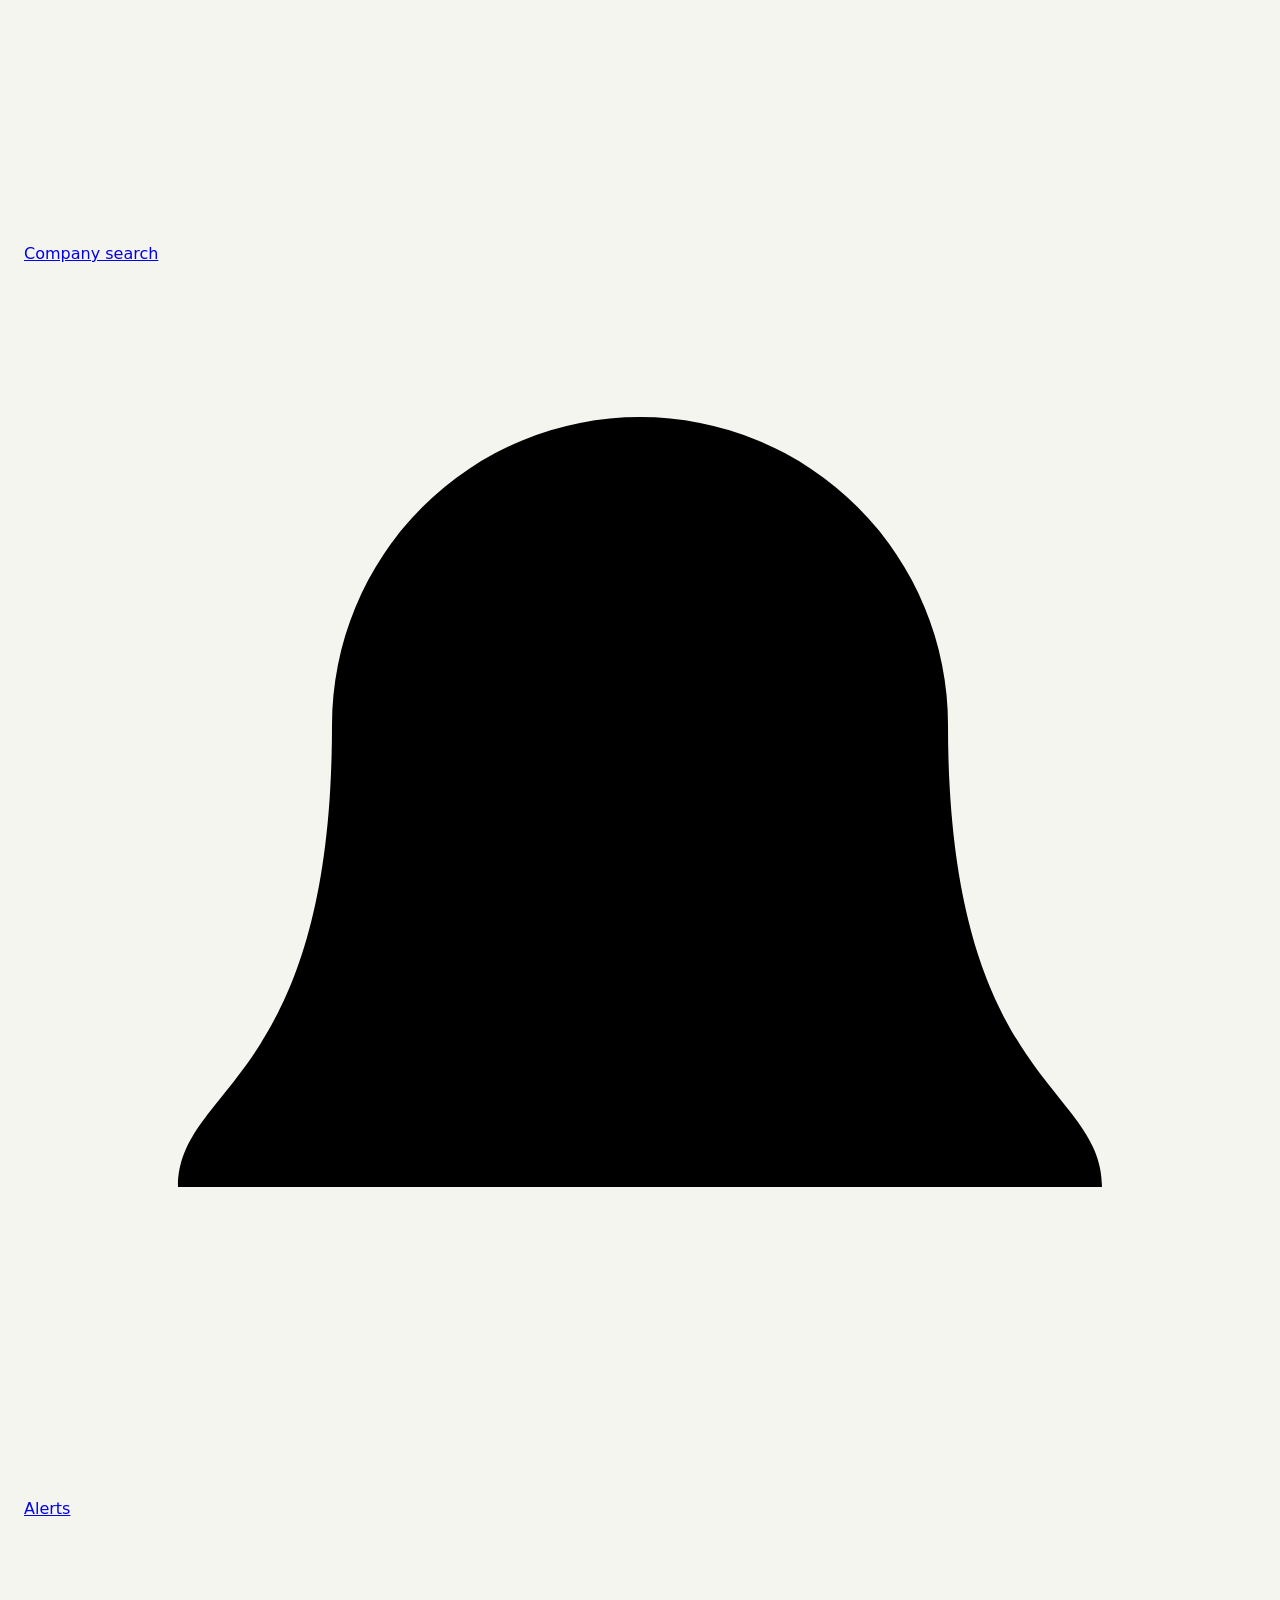
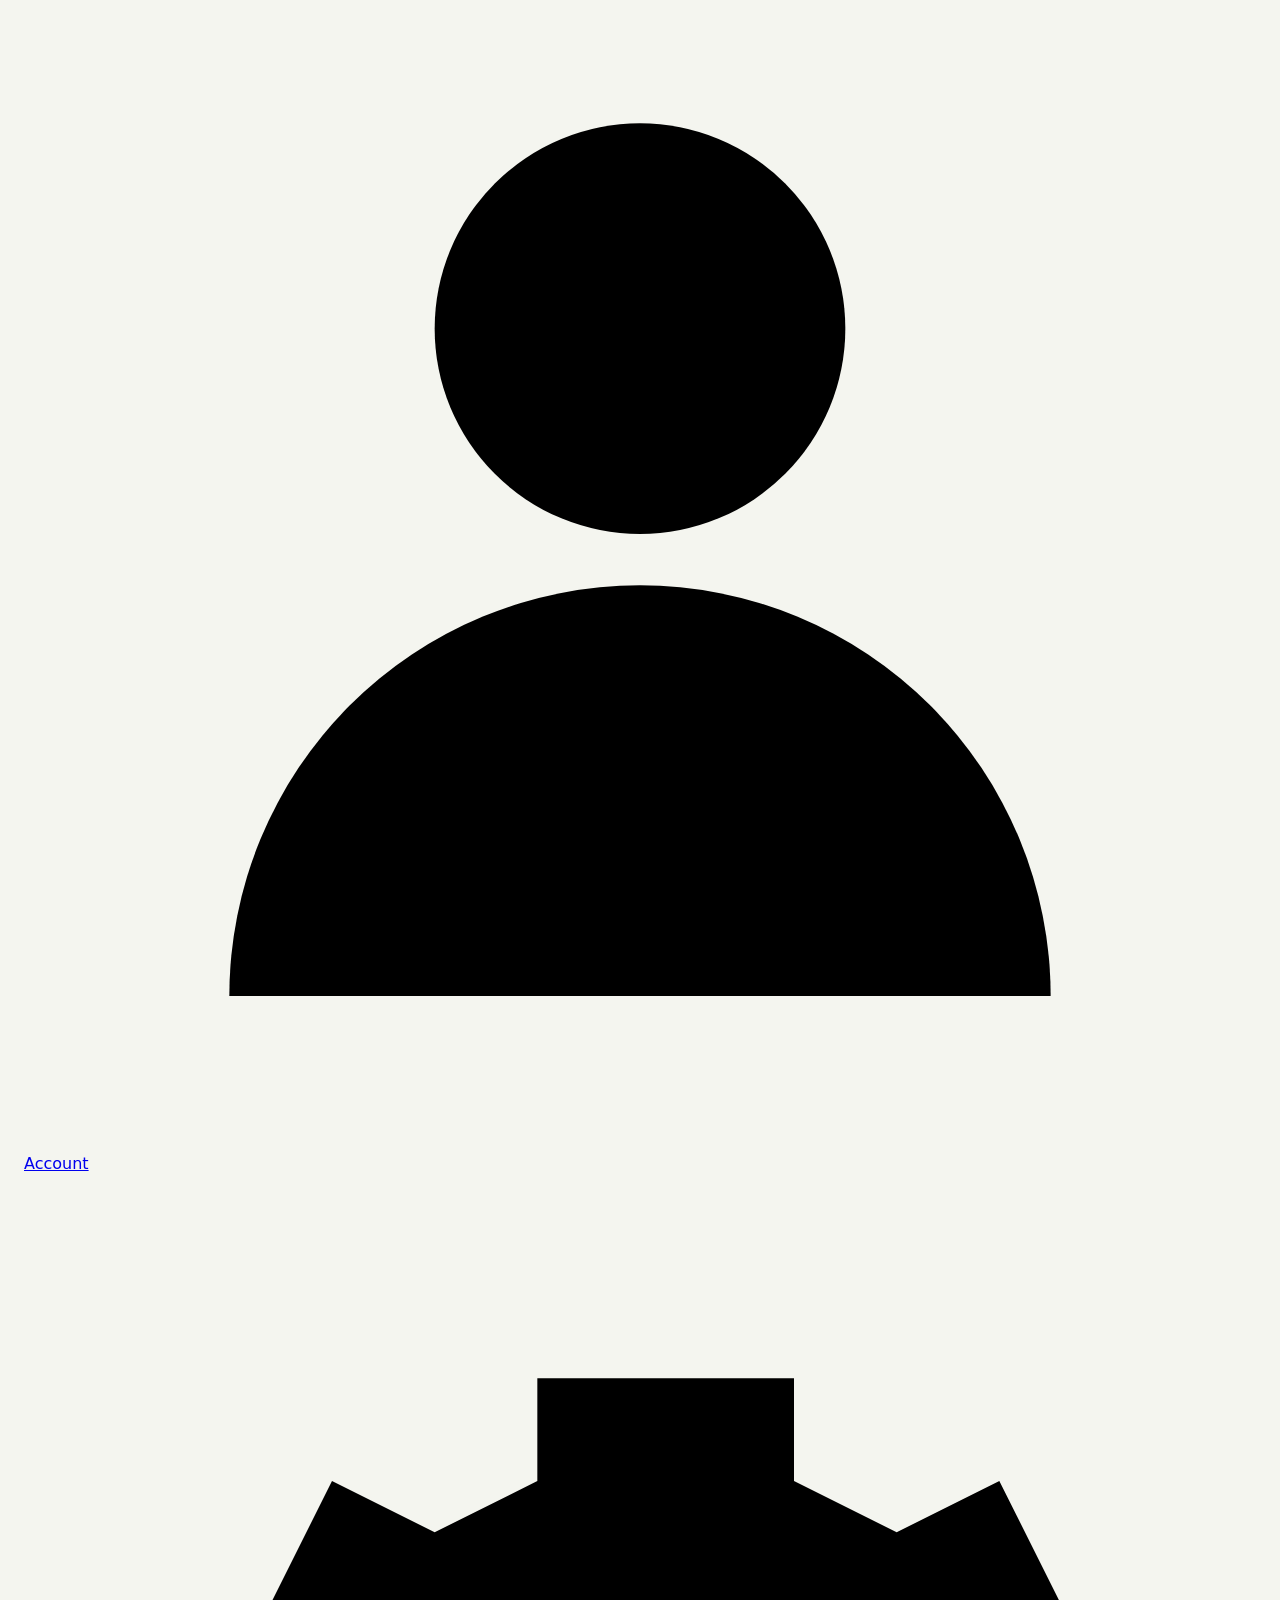
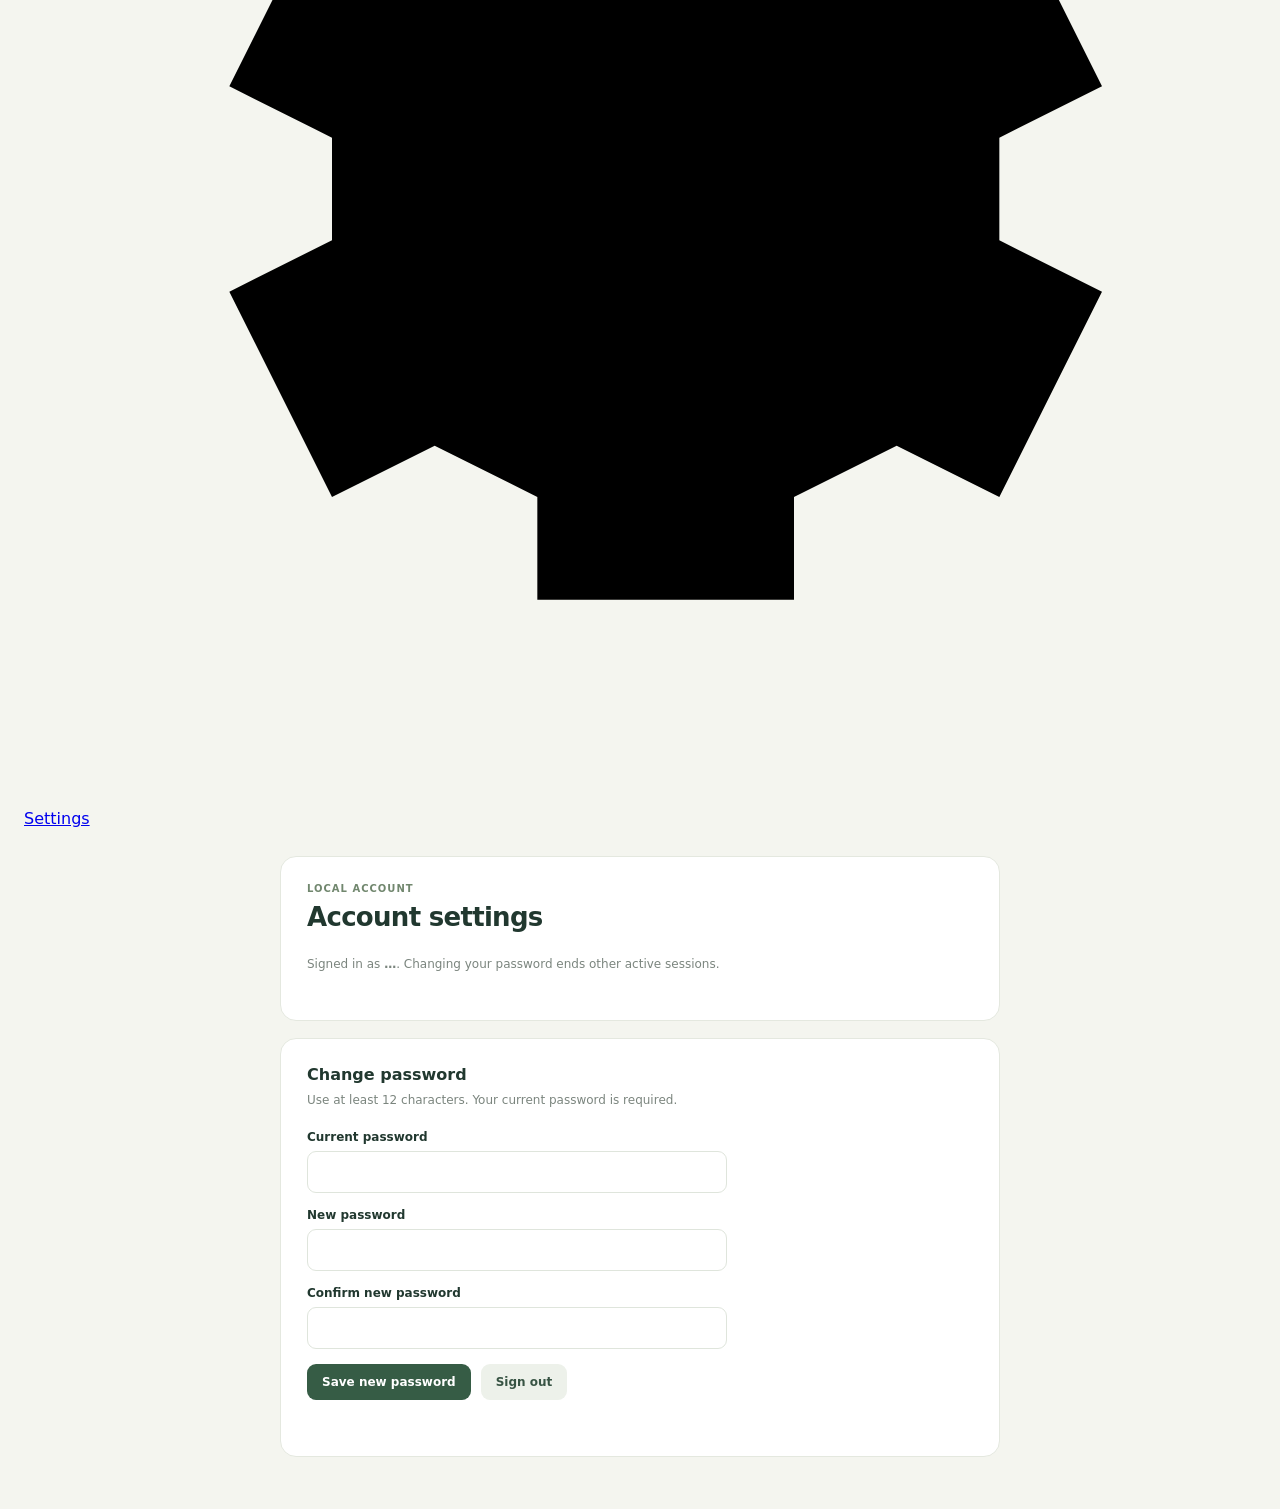
==== commit 4ade24e9: "Remove stray navigation markers and align page layout" ====
--- a/backend/app/static/account.html
+++ b/backend/app/static/account.html
@@ -21,7 +21,6 @@
     <a href="/account" aria-current="page"><svg viewBox="0 0 24 24"><circle cx="12" cy="8" r="4"/><path d="M4 21a8 8 0 0 1 16 0"/></svg>Account</a>
     <a href="/settings"><svg viewBox="0 0 24 24"><circle cx="12" cy="12" r="3"/><path d="m19 13 2 1-2 4-2-1-2 1v2h-5v-2l-2-1-2 1-2-4 2-1v-2l-2-1 2-4 2 1 2-1V4h5v2l2 1 2-1 2 4-2 1z"/></svg>Settings</a>
   </nav></aside>
-+
   <main class="shell">
     <section class="panel"><div class="eyebrow">Local account</div><h1>Account settings</h1><p class="sub">Signed in as <strong id="username">…</strong>. Changing your password ends other active sessions.</p></section>
     <section class="panel">
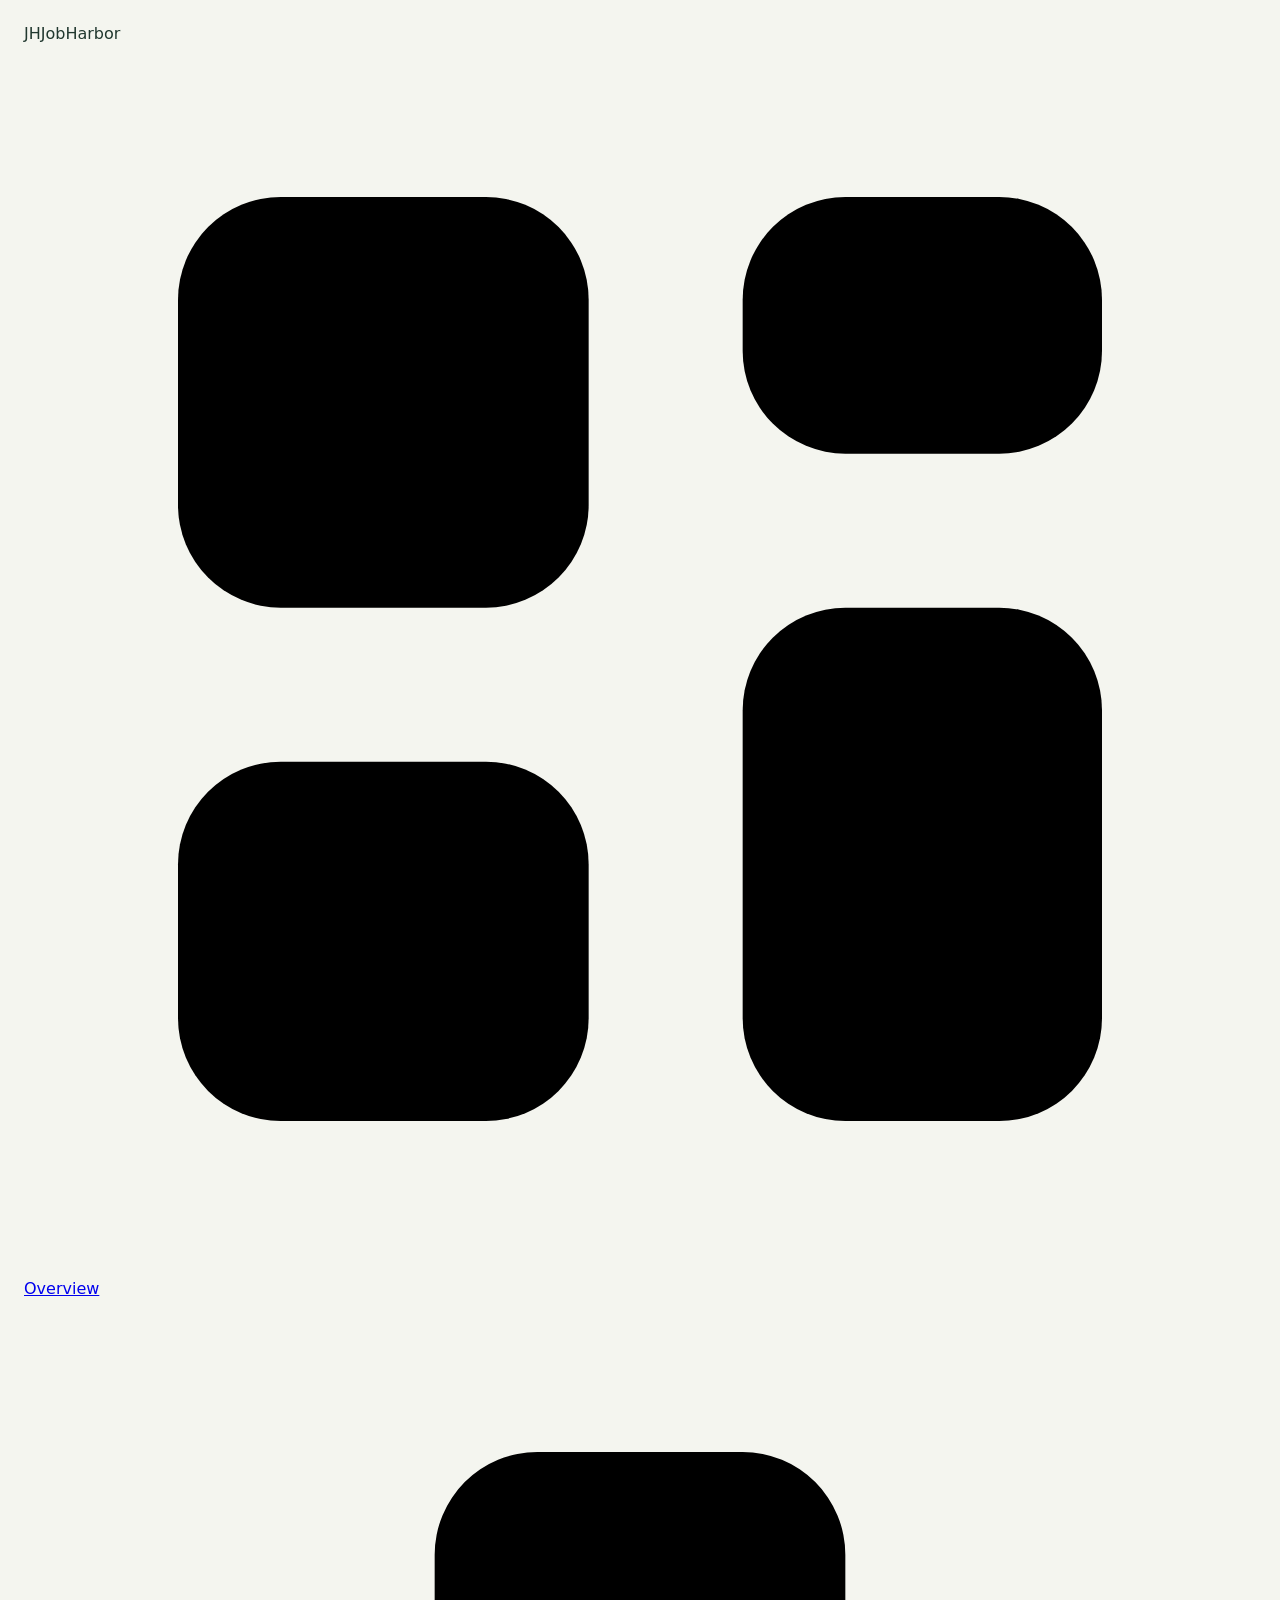
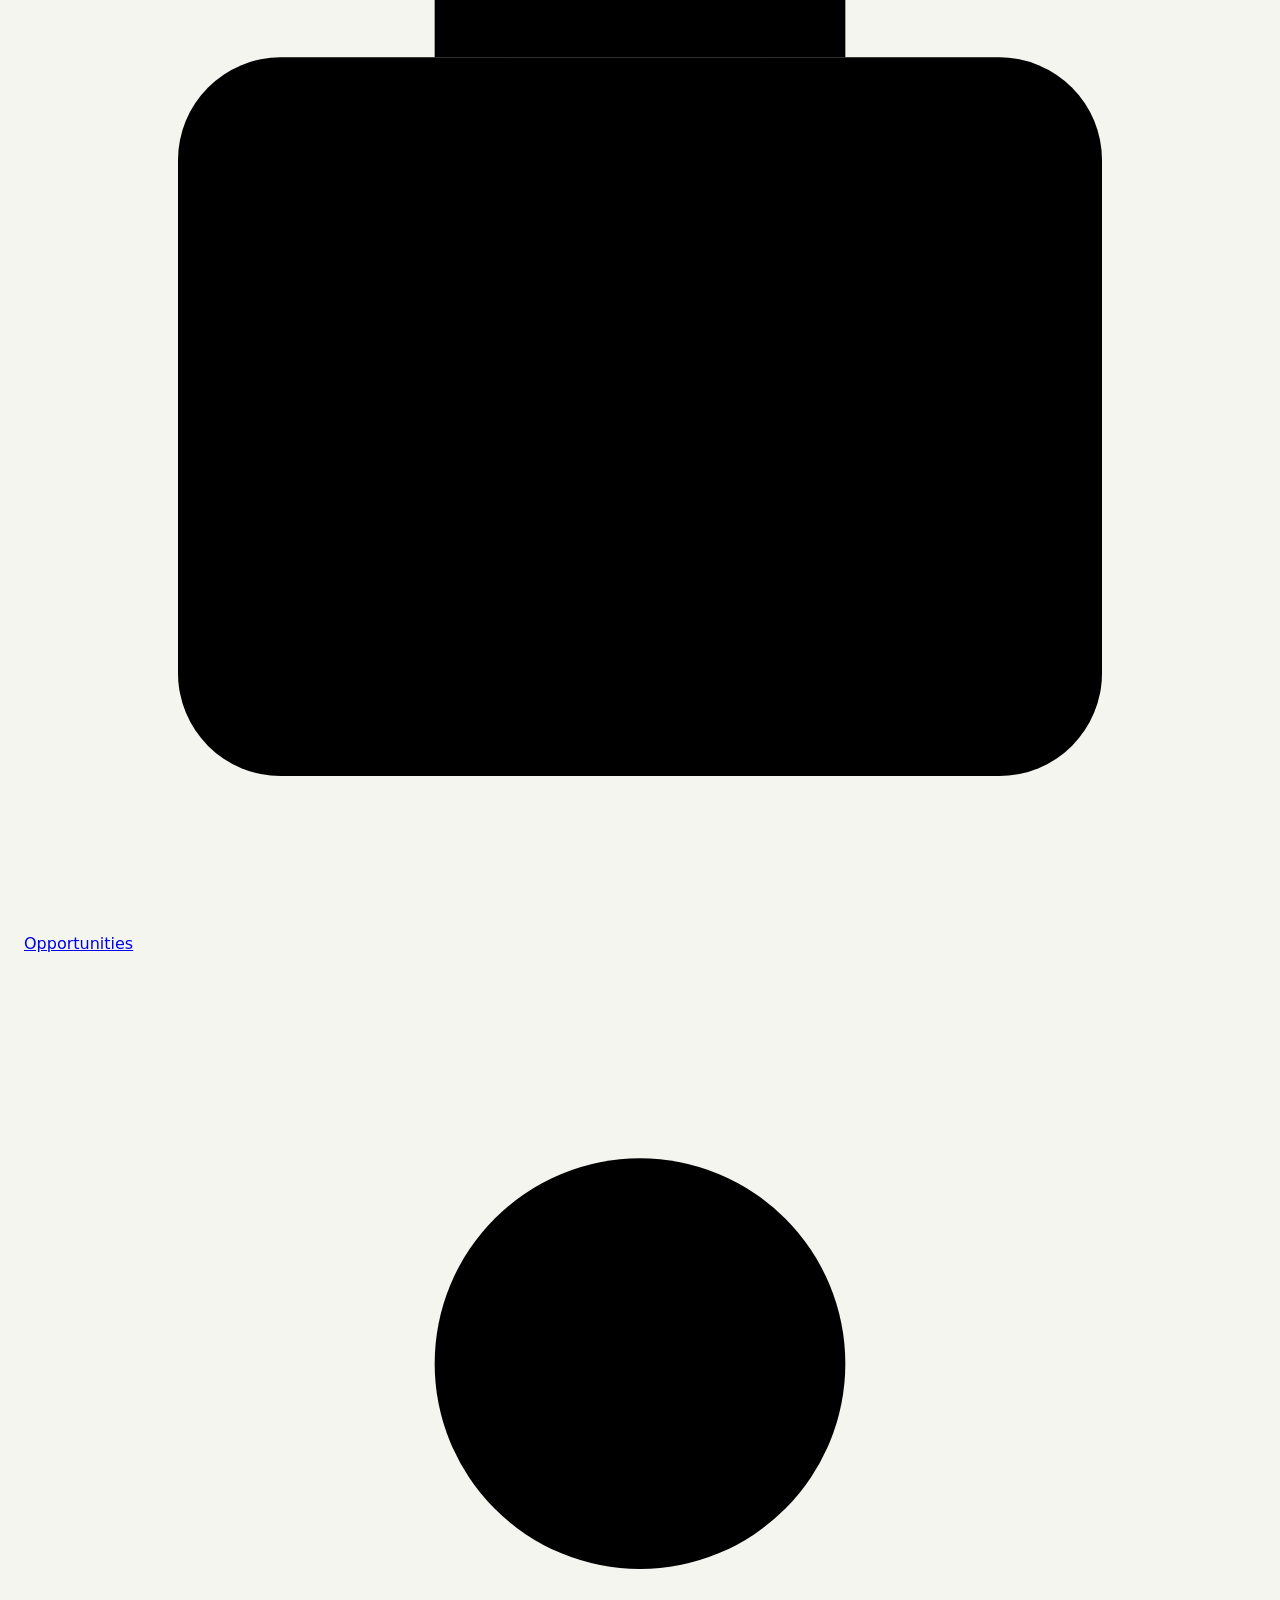
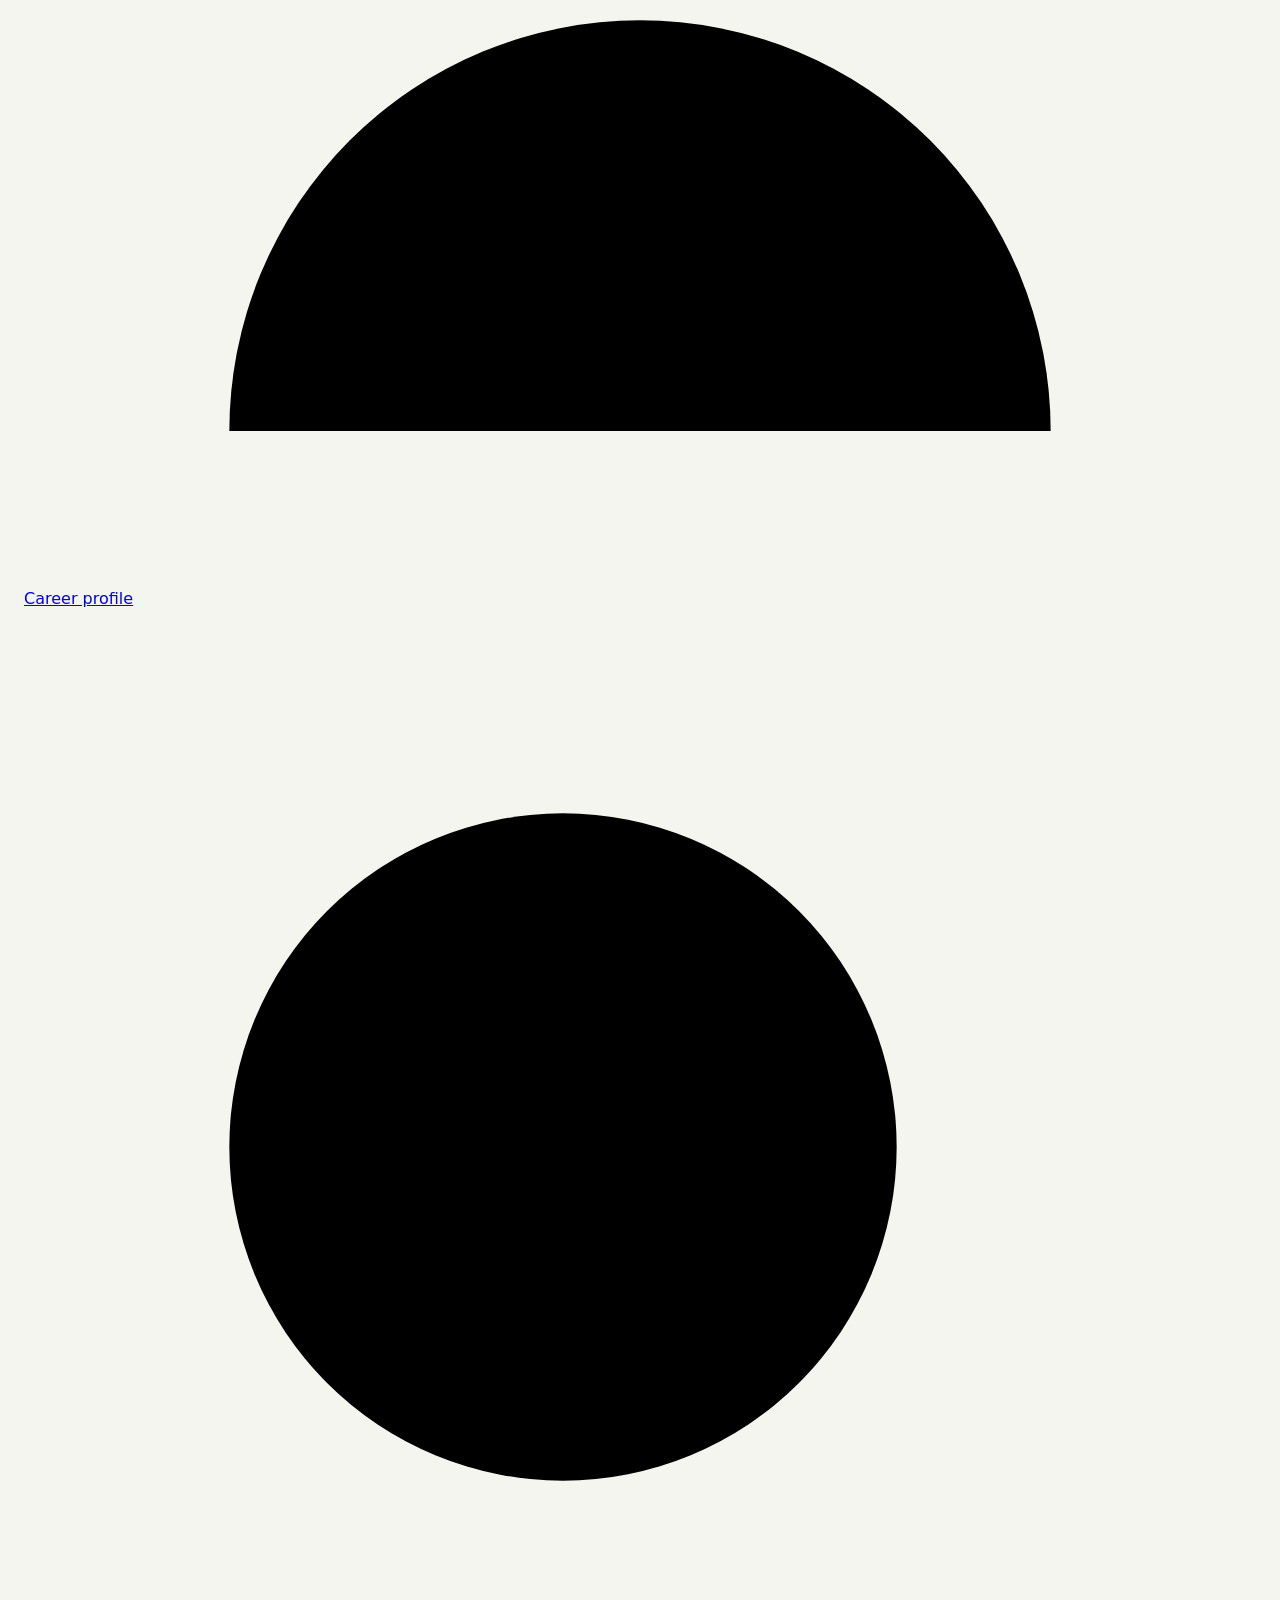
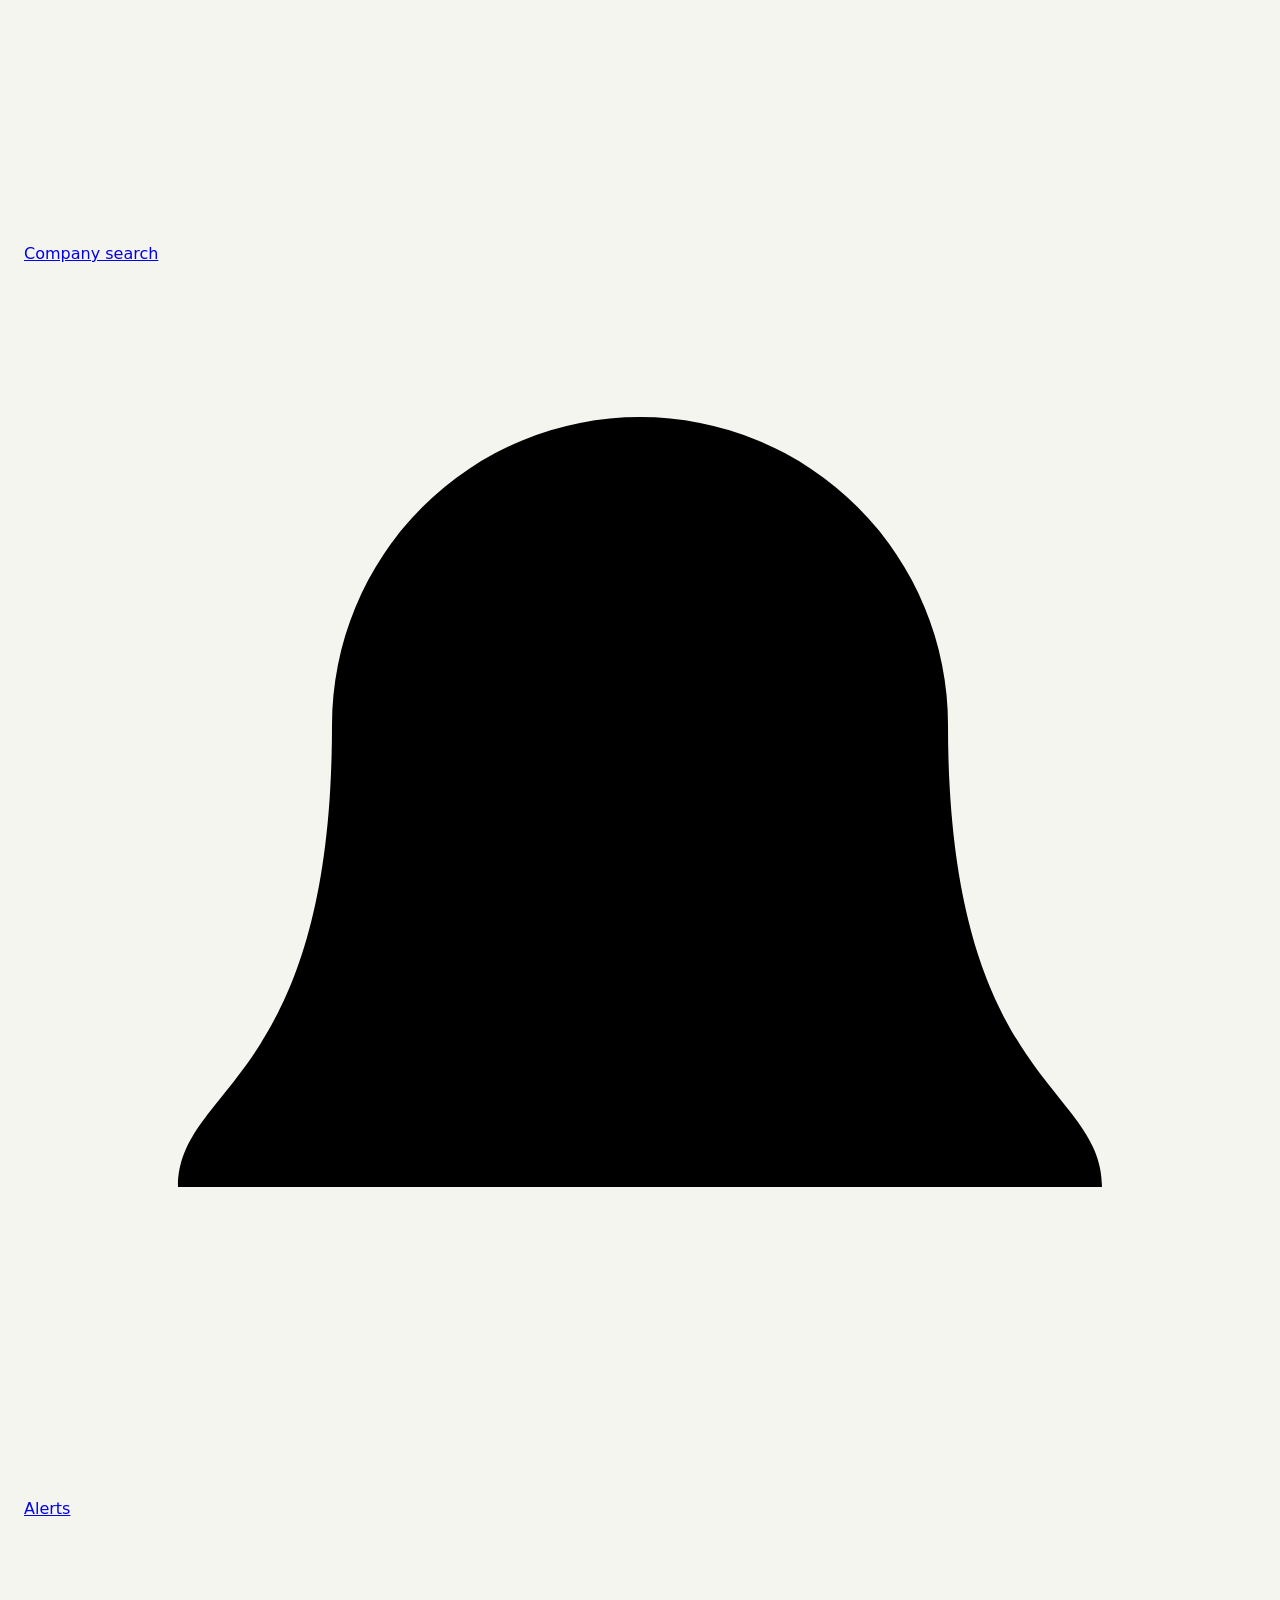
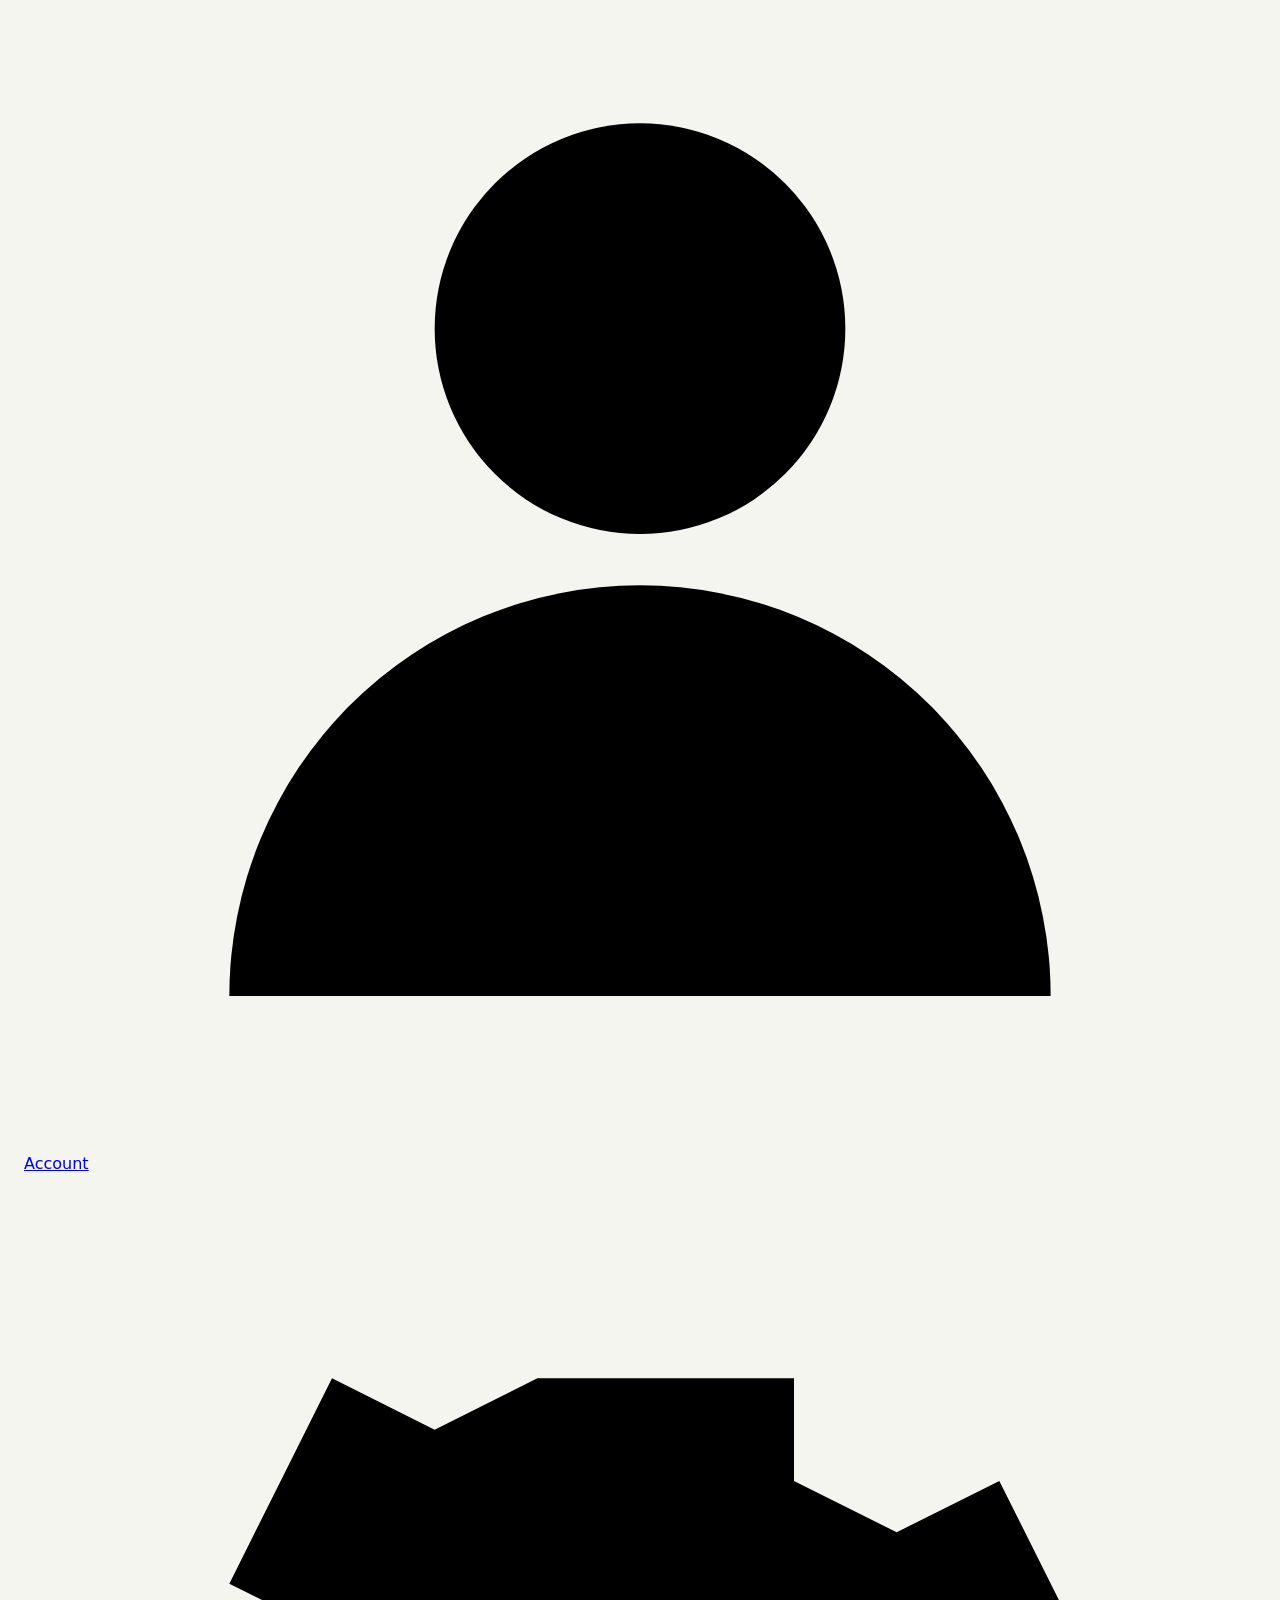
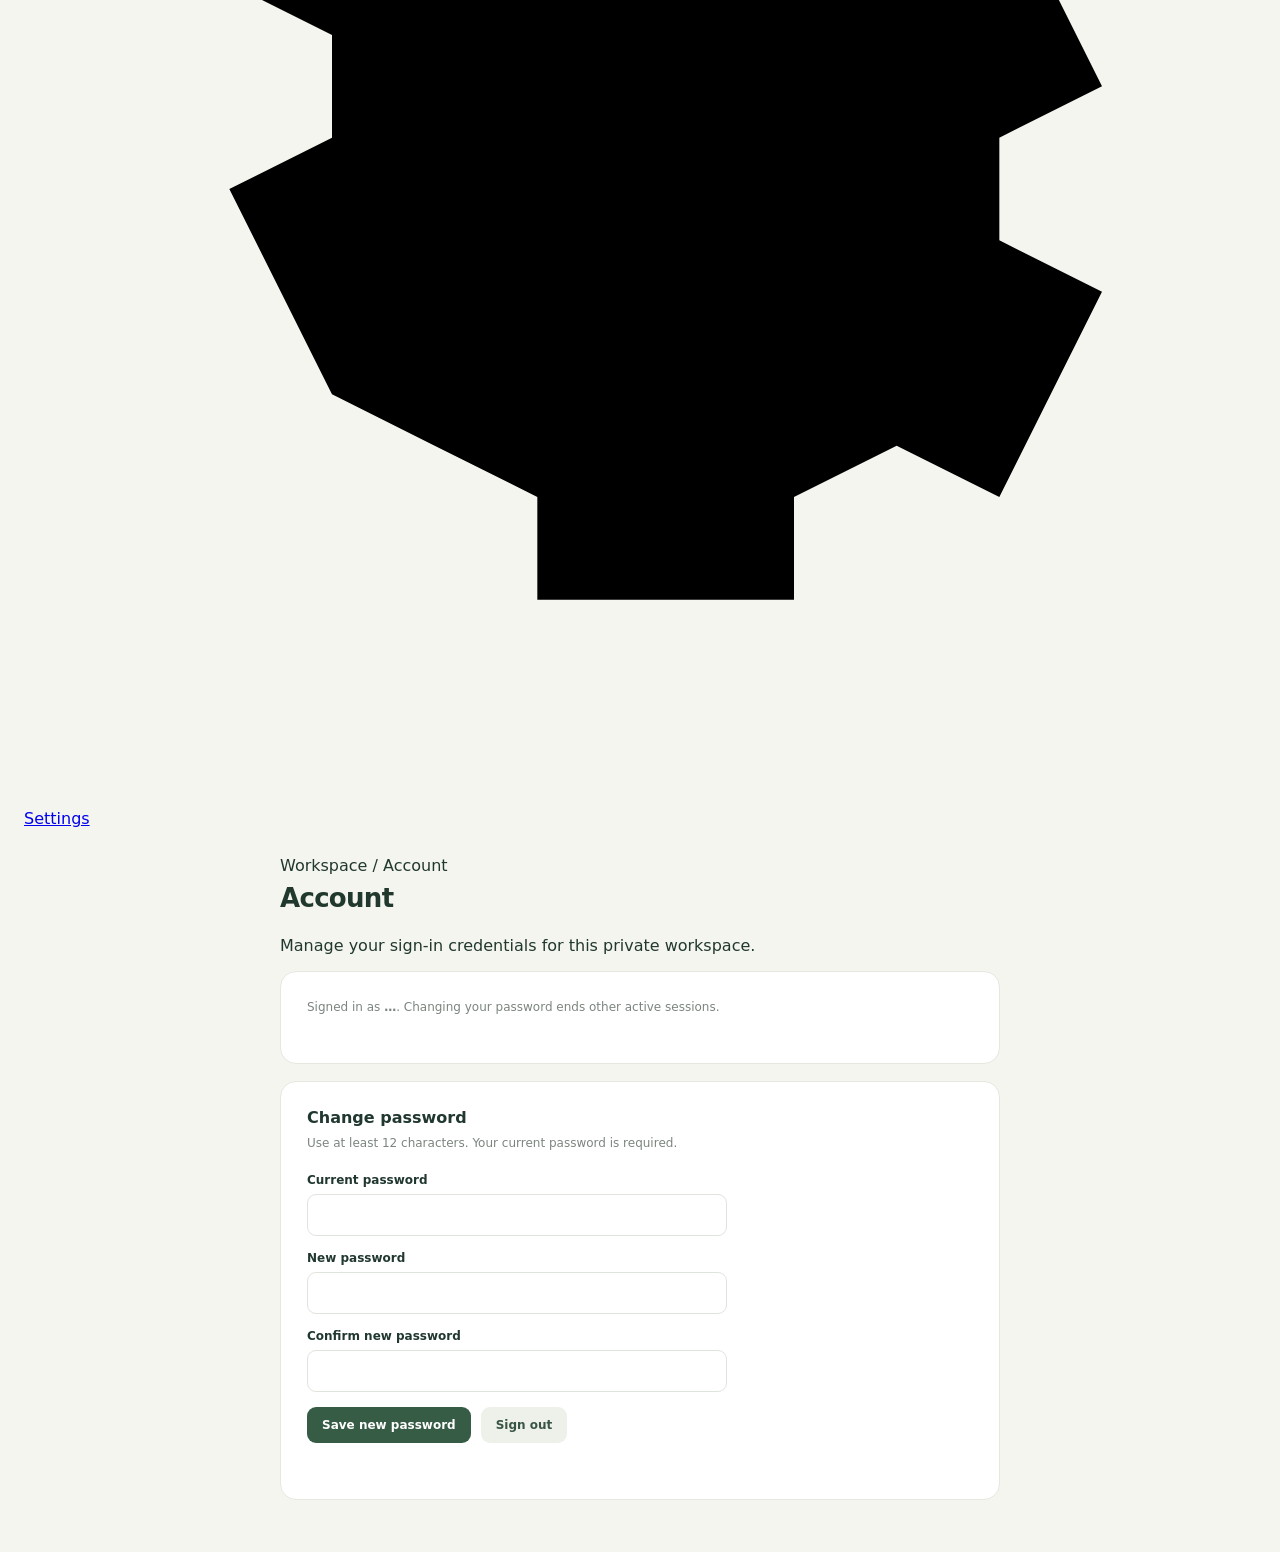
==== commit 5af37eee: "Standardize page navigation and headings" ====
--- a/backend/app/static/account.html
+++ b/backend/app/static/account.html
@@ -19,10 +19,11 @@
     <a href="/assets/scanner.html"><svg viewBox="0 0 24 24"><circle cx="10.5" cy="10.5" r="6.5"/><path d="m15.5 15.5 5 5"/></svg>Company search</a>
     <a href="/notifications"><svg viewBox="0 0 24 24"><path d="M18 9a6 6 0 0 0-12 0c0 7-3 7-3 9h18c0-2-3-2-3-9M10 21h4"/></svg>Alerts</a>
     <a href="/account" aria-current="page"><svg viewBox="0 0 24 24"><circle cx="12" cy="8" r="4"/><path d="M4 21a8 8 0 0 1 16 0"/></svg>Account</a>
-    <a href="/settings"><svg viewBox="0 0 24 24"><circle cx="12" cy="12" r="3"/><path d="m19 13 2 1-2 4-2-1-2 1v2h-5v-2l-2-1-2 1-2-4 2-1v-2l-2-1 2-4 2 1 2-1V4h5v2l2 1 2-1 2 4-2 1z"/></svg>Settings</a>
+    <a href="/settings"><svg viewBox="0 0 24 24"><circle cx="12" cy="12" r="3"/><path d="m19 13 2 1-2 4-2-1-2 1v2h-5v-2l-2-1-2-1-2-4 2-1v-2l-2-1 2-4 2 1 2-1V4h5v2l2 1 2-1 2 4-2 1z"/></svg>Settings</a>
   </nav></aside>
+
   <main class="shell">
-    <section class="panel"><div class="eyebrow">Local account</div><h1>Account settings</h1><p class="sub">Signed in as <strong id="username">…</strong>. Changing your password ends other active sessions.</p></section>
+    <div class="page-context">Workspace <span>/</span> Account</div><section class="page-heading"><h1>Account</h1><p>Manage your sign-in credentials for this private workspace.</p></section><section class="panel"><p class="sub">Signed in as <strong id="username">…</strong>. Changing your password ends other active sessions.</p></section>
     <section class="panel">
       <h2>Change password</h2><p class="sub">Use at least 12 characters. Your current password is required.</p>
       <form id="password-form">
